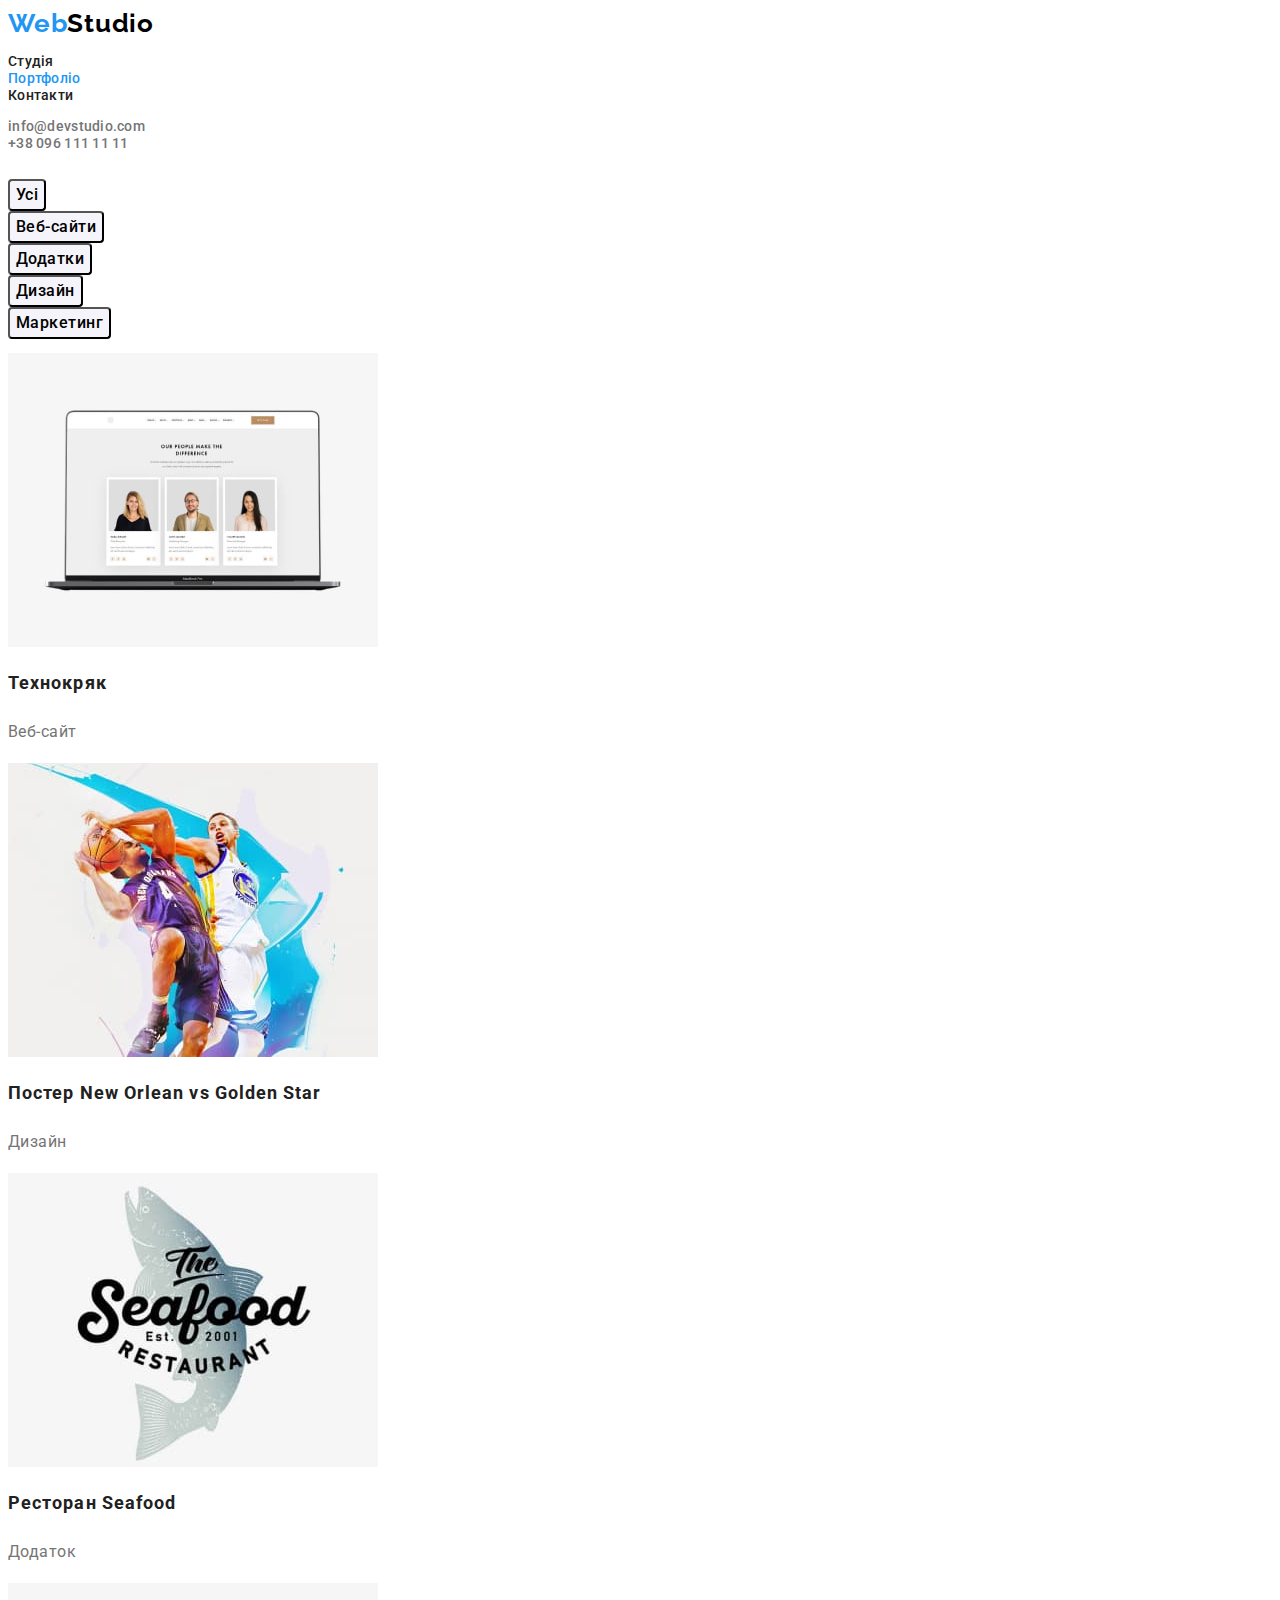
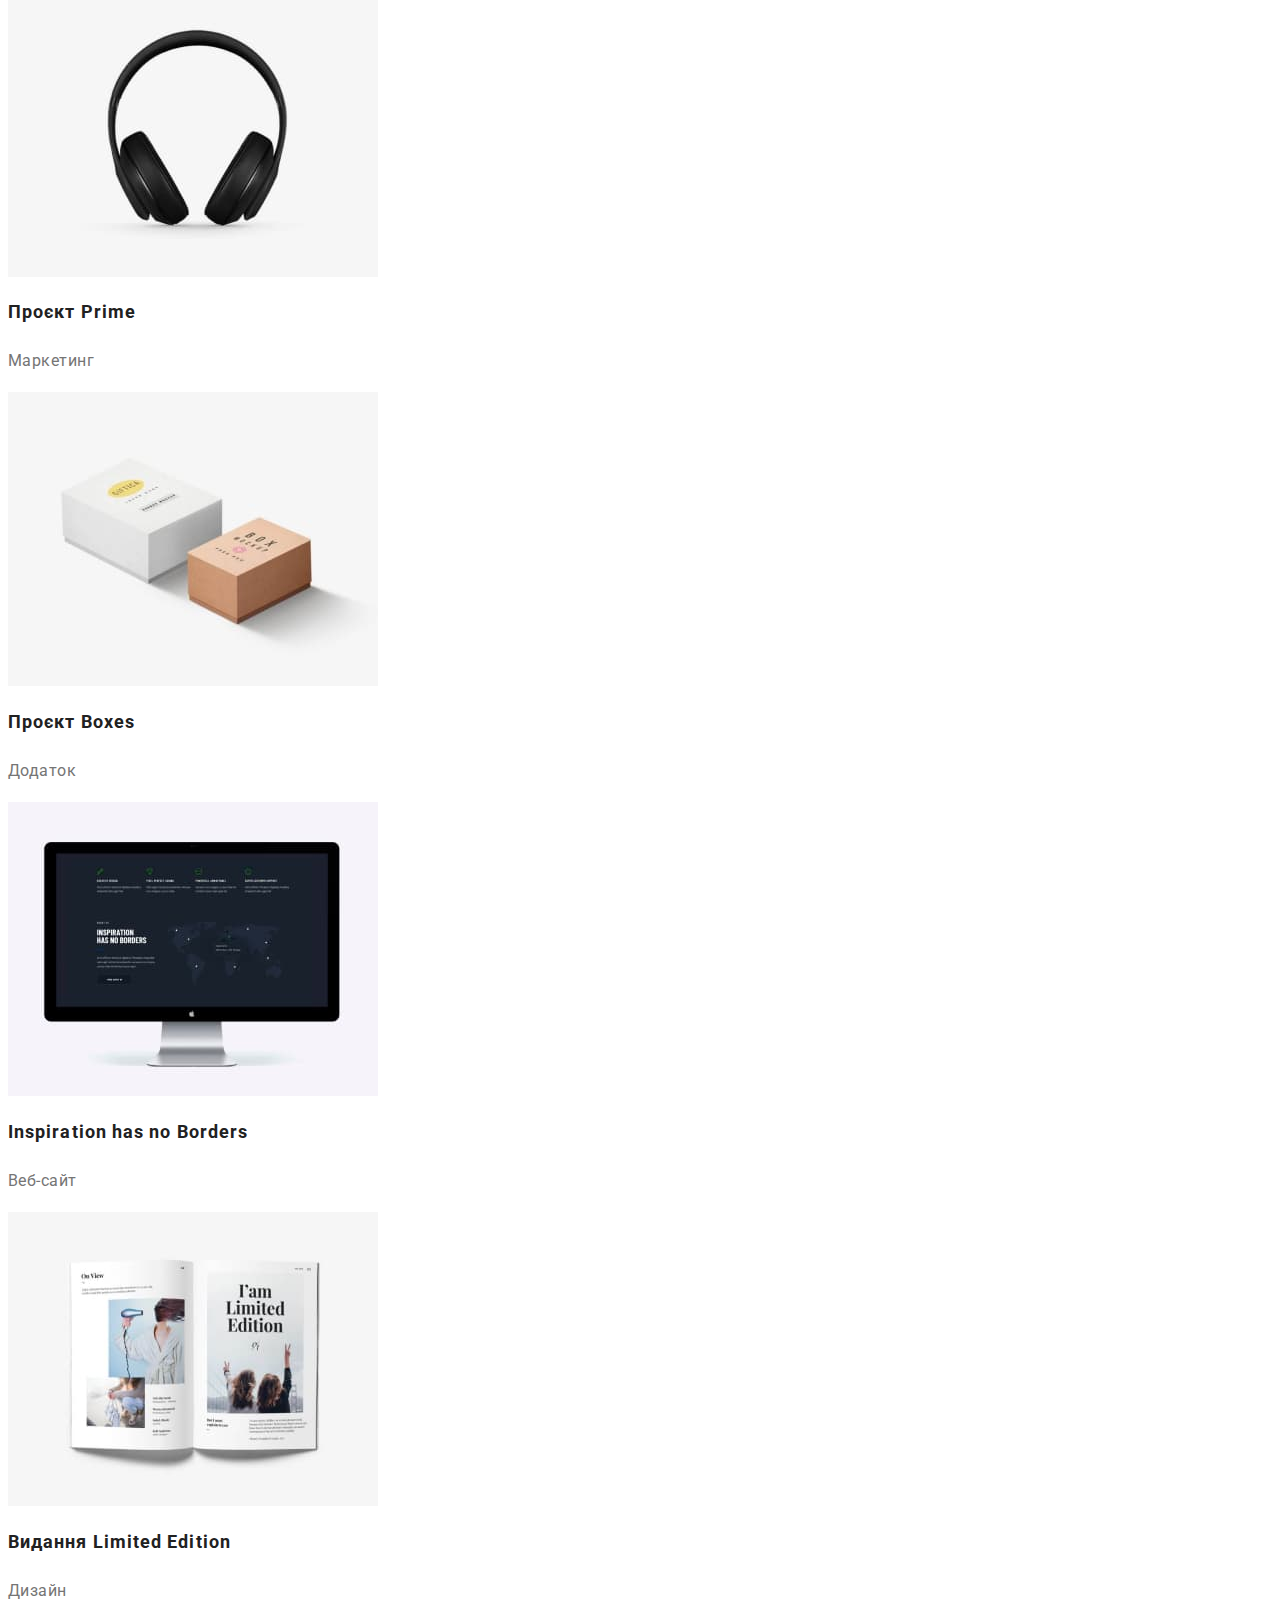
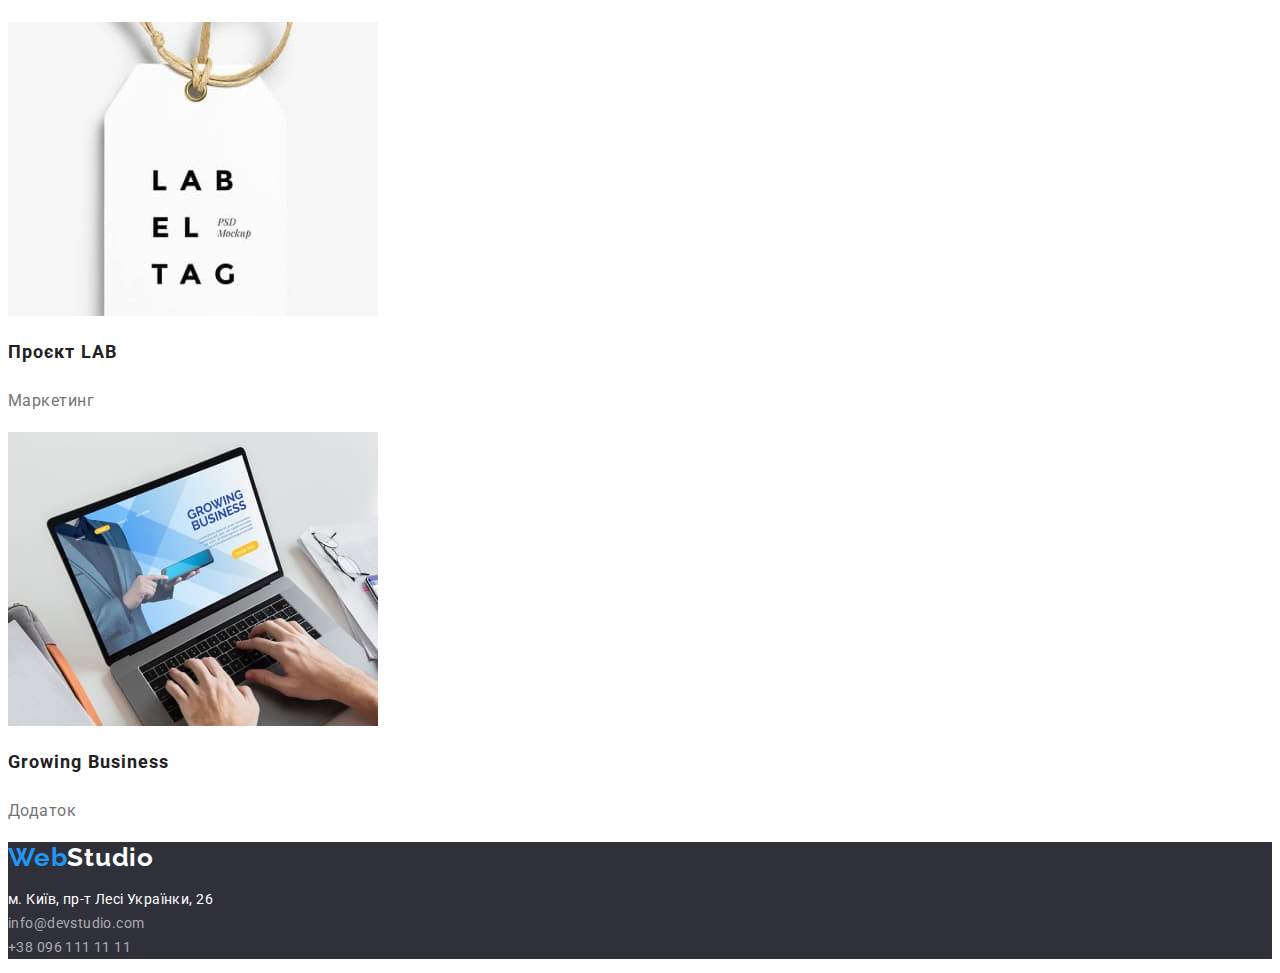
==== portfolio.html @ 4b1929dd "Initial commit" ====
<!DOCTYPE html>
<html lang="uk">
  <head>
    <meta charset="UTF-8" />
    <meta http-equiv="X-UA-Compatible" content="IE=edge" />
    <meta name="viewport" content="width=device-width, initial-scale=1.0" />
    <title>WebStudio</title>
    <link rel="preconnect" href="https://fonts.googleapis.com" />
    <link rel="preconnect" href="https://fonts.gstatic.com" crossorigin />
    <link
      href="https://fonts.googleapis.com/css2?family=Montserrat:wght@400;700&family=Raleway:wght@700&family=Roboto:wght@400;500;700;900&display=swap"
      rel="stylesheet"
    />
    <link rel="stylesheet" href="./css/styles.css" />
  </head>

  <body>
    <header>
      <nav>
        <a href="./index.html" class="logo-accent"
          >Web<span class="logo-black">Studio</span></a
        >
        <ul>
          <li><a href="./index.html" class="nav-link">Студія</a></li>
          <li>
            <a href="./portfolio.html" class="nav-link"
              ><span class="nav-link-active">Портфоліо</span></a
            >
          </li>
          <li><a href="" class="nav-link">Контакти</a></li>
        </ul>
      </nav>
      <ul>
        <li>
          <a href="mailto:info@devstudio.com" class="contact"
            >info@devstudio.com</a
          >
        </li>
        <li>
          <a href="tel:+380961111111" class="contact">+38 096 111 11 11</a>
        </li>
      </ul>
    </header>

    <main>
      <section>
        <h1 class="section-title visually-hidden">Portfolio</h1>

        <ul>
          <li><button type="button" class="filter-button">Усі</button></li>
          <li>
            <button type="button" class="filter-button">Веб-сайти</button>
          </li>
          <li>
            <button type="button" class="filter-button">Додатки</button>
          </li>
          <li><button type="button" class="filter-button">Дизайн</button></li>
          <li>
            <button type="button" class="filter-button">Маркетинг</button>
          </li>
        </ul>

        <ul>
          <li>
            <a href="" class="portfolio">
              <img
                src="./images/img7.jpg"
                alt="Зображення сторінки сайту із назвою та посиланнями та трьома світлинами працівників компанії."
                width="370"
                class="portfolio-image"
              />
              <h2 class="portfolio-title">Технокряк</h2>
              <p class="portfolio-desc">Веб-сайт</p>
            </a>
          </li>
          <li>
            <a href="" class="portfolio">
              <img
                src="./images/img8.jpg"
                alt="Один баскетболіст у білій формі намагається відібрати м`яч у баскетболіста у фіолетовій формі."
                width="370"
                class="portfolio-image"
              />
              <h2 class="portfolio-title">Постер New Orlean vs Golden Star</h2>
              <p class="portfolio-desc">Дизайн</p>
            </a>
          </li>
          <li>
            <a href="" class="portfolio">
              <img
                src="./images/img9.jpg"
                alt="Фонове зображення великої риби та надпис із назвою ресторану."
                width="370"
                class="portfolio-image"
              />
              <h2 class="portfolio-title">Ресторан Seafood</h2>
              <p class="portfolio-desc">Додаток</p>
            </a>
          </li>

          <li>
            <a href="" class="portfolio">
              <img
                src="./images/img10.jpg"
                alt="Чорні бездротові вакуумні навушники."
                width="370"
                class="portfolio-image"
              />
              <h2 class="portfolio-title">Проєкт Prime</h2>
              <p class="portfolio-desc">Маркетинг</p>
            </a>
          </li>
          <li>
            <a href="" class="portfolio">
              <img
                src="./images/img11.jpg"
                alt="Дві коробки для пакування із логотипами."
                width="370"
                class="portfolio-image"
              />
              <h2 class="portfolio-title">Проєкт Boxes</h2>
              <p class="portfolio-desc">Додаток</p>
            </a>
          </li>
          <li>
            <a href="" class="portfolio">
              <img
                src="./images/img12.jpg"
                alt="Монітор комп`ютера із зображенням сторінки сайту."
                width="370"
                class="portfolio-image"
              />
              <h2 class="portfolio-title">Inspiration has no Borders</h2>
              <p class="portfolio-desc">Веб-сайт</p>
            </a>
          </li>

          <li>
            <a href="" class="portfolio">
              <img
                src="./images/img13.jpg"
                alt="Розгорнутий каталог з трьома світлинами та підписами."
                width="370"
                cclass="portfolio-image"
              />
              <h2 class="portfolio-title">Видання Limited Edition</h2>
              <p class="portfolio-desc">Дизайн</p>
            </a>
          </li>

          <li>
            <a href="" class="portfolio">
              <img
                src="./images/img14.jpg"
                alt="Етикетка із назвою бренду."
                width="370"
                class="portfolio-image"
              />
              <h2 class="portfolio-title">Проєкт LAB</h2>
              <p class="portfolio-desc">Маркетинг</p>
            </a>
          </li>

          <li>
            <a href="" class="portfolio">
              <img
                src="./images/img15.jpg"
                alt="Людські руки друкують на клавіатурі ноутбука. На екрані ноутбука сайт."
                width="370"
                class="portfolio-image"
              />
              <h2 class="portfolio-title">Growing Business</h2>
              <p class="portfolio-desc">Додаток</p>
            </a>
          </li>
        </ul>
      </section>
    </main>

    <footer class="footer">
      <a href="./index.html" class="logo-accent"
        >Web<span class="logo-white">Studio</span></a
      >
      <address>
        <ul>
          <li>
            <a
              href="https://goo.gl/maps/CPtrU1FHBa2aNyZL9"
              target="_blank"
              rel="noopener noreferrer nofollow"
              class="maps"
              >м. Київ, пр-т Лесі Українки, 26</a
            >
          </li>
          <li>
            <a href="mailto:info@devstudio.com" class="adress-link"
              >info@devstudio.com</a
            >
          </li>
          <li>
            <a href="tel:+380961111111" class="adress-link"
              >+38 096 111 11 11</a
            >
          </li>
        </ul>
      </address>
    </footer>
  </body>
</html>
---- css/styles.css ----
:root {
  --primary-text-color: #212121;
  --title-text-color: #757575;
  --accent-color: #2196f3;
  --accent-logo-color: #000000;
  --primary-white-color: #ffffff;
  --background-color: #f5f5f5;
  --back-photos-color: #f5f4fa;
  --background-color-back: #2f303a;
  --border-box-color: #eeeeee;
  --button-hover-color: #188ce8;
}

body {
  color: var(--primary-text-color);
  font-size: 14px;
  font-family: "Roboto", sans-serif;
  background-color: var(--primary-white-color);
}

.logo-accent {
  font-family: "Raleway", sans-serif;
  font-weight: 700;
  font-size: 26px;
  line-height: 1.19;
  letter-spacing: 0.03em;
  color: var(--accent-color);
}

.logo-black {
  color: var(--accent-logo-color);
}

.nav-link {
  font-weight: 500;
  line-height: 1.14;
  letter-spacing: 0.02em;
  color: var(--primary-text-color);
}

.nav-link-active {
  color: var(--accent-color);
}

.nav-link:hover,
.nav-link:focus {
  color: var(--accent-color);
}

.contact {
  font-weight: 500;
  line-height: 1.14;
  letter-spacing: 0.02em;
  color: var(--title-text-color);
}
.contact:hover,
.contact:focus {
  color: var(--accent-color);
}

.main-background {
  background-color: var(--background-color-back);
}

.main-title {
  font-weight: 900;
  font-size: 44px;
  line-height: 1.36;
  text-align: center;
  letter-spacing: 0.06em;
  text-transform: uppercase;
  color: var(--primary-white-color);
}

.button {
  background-color: var(--accent-color);
  color: var(--primary-white-color);
  font-family: inherit;
  font-weight: 700;
  font-size: 16px;
  line-height: 1.9;
  align-items: center;
  text-align: center;
  letter-spacing: 0.06em;
  border-radius: 4px;
  box-shadow: 0px 4px 4px rgba(0, 0, 0, 0.15);
  width: 216px;
  height: 50px;
  left: 692px;
  top: 430px;
}

.button:hover,
.button:focus {
  background-color: var(--button-hover-color);
  cursor: pointer;
}

.visually-hidden {
  white-space: nowrap;
  width: 1px;
  height: 1px;
  overflow: hidden;
  border: 0;
  padding: 0;
  clip: rect(0 0 0 0);
  clip-path: inset(50%);
  margin: -1px;
}

.subject {
  width: 270px;
  height: 16px;
  left: 215px;
  top: 774px;
  font-weight: 700;
  line-height: 16px;
  letter-spacing: 0.03em;
  text-transform: uppercase;
}

.subject-text {
  width: 270px;
  height: 72px;
  left: 215px;
  top: 800px;
  font-weight: 400;
  line-height: 24px;
  letter-spacing: 0.03em;
  color: var(--title-text-color);
}

.caption {
  font-weight: 700;
  font-size: 36px;
  line-height: 42px;
  text-align: center;
  letter-spacing: 0.03em;
}

.user-title {
  background-color: var(--back-photos-color);
}

.name-user {
  font-weight: 500;
  font-size: 16px;
  line-height: 19px;
  letter-spacing: 0.03em;
}

.post-user {
  font-size: 16px;
  line-height: 19px;
  letter-spacing: 0.03em;
  color: var(--title-text-color);
}

.footer {
  background-color: var(--background-color-back);
}

.logo-white {
  color: var(--primary-white-color);
}

.maps {
  line-height: 24px;
  letter-spacing: 0.03em;
  color: var(--primary-white-color);
  font-style: normal;
}

.maps:hover,
.maps:focus {
  color: var(--accent-color);
}
.adress-link {
  line-height: 24px;
  letter-spacing: 0.03em;
  font-style: normal;
  color: rgba(255, 255, 255, 0.6);
}
.adress-link:hover,
.adress-link:focus {
  color: var(--accent-color);
}

.filter-button {
  font-weight: 500;
  font-size: 16px;
  line-height: 26px;
  text-align: center;
  letter-spacing: 0.03em;
  font-family: inherit;
  background: var(--back-photos-color);
  border-radius: 4px;
  cursor: pointer;
}

.filter-button:hover,
.filter-button:focus {
  background-color: var(--button-hover-color);
  color: var(--primary-white-color);
}

.portfolio-title {
  font-weight: 700;
  font-size: 18px;
  line-height: 36px;
  letter-spacing: 0.06em;
  color: var(--primary-text-color);
}

.portfolio-desc {
  font-weight: 400;
  font-size: 16px;
  line-height: 30px;

  letter-spacing: 0.03em;

  color: var(--title-text-color);
}

.border-box-two {
  color: var(--border-box-color);
}

.border-box-three {
  color: var(--border-box-color);
}

.border-box-for {
  color: var(--border-box-color);
}

.border-box-five {
  color: var(--border-box-color);
}

.border-box-six {
  color: var(--border-box-color);
}

.border-box-seven {
  color: var(--border-box-color);
}

.border-box-eight {
  color: var(--border-box-color);
}

.border-box-nine {
  color: var(--border-box-color);
}

li {
  list-style-type: none;
}

ul {
  margin-left: 0;
  padding-left: 0;
}

a {
  text-decoration: none;
}

.box-photo {
  width: 270px;
  height: 368px;
  left: 215px;
  top: 1632px;
  background: var(--primary-white-color);
  box-shadow: 0px 1px 3px rgba(0, 0, 0, 0.12), 0px 1px 1px rgba(0, 0, 0, 0.14),
    0px 2px 1px rgba(0, 0, 0, 0.2);
  border-radius: 0px 0px 4px 4px;
}

.portfolio {
}
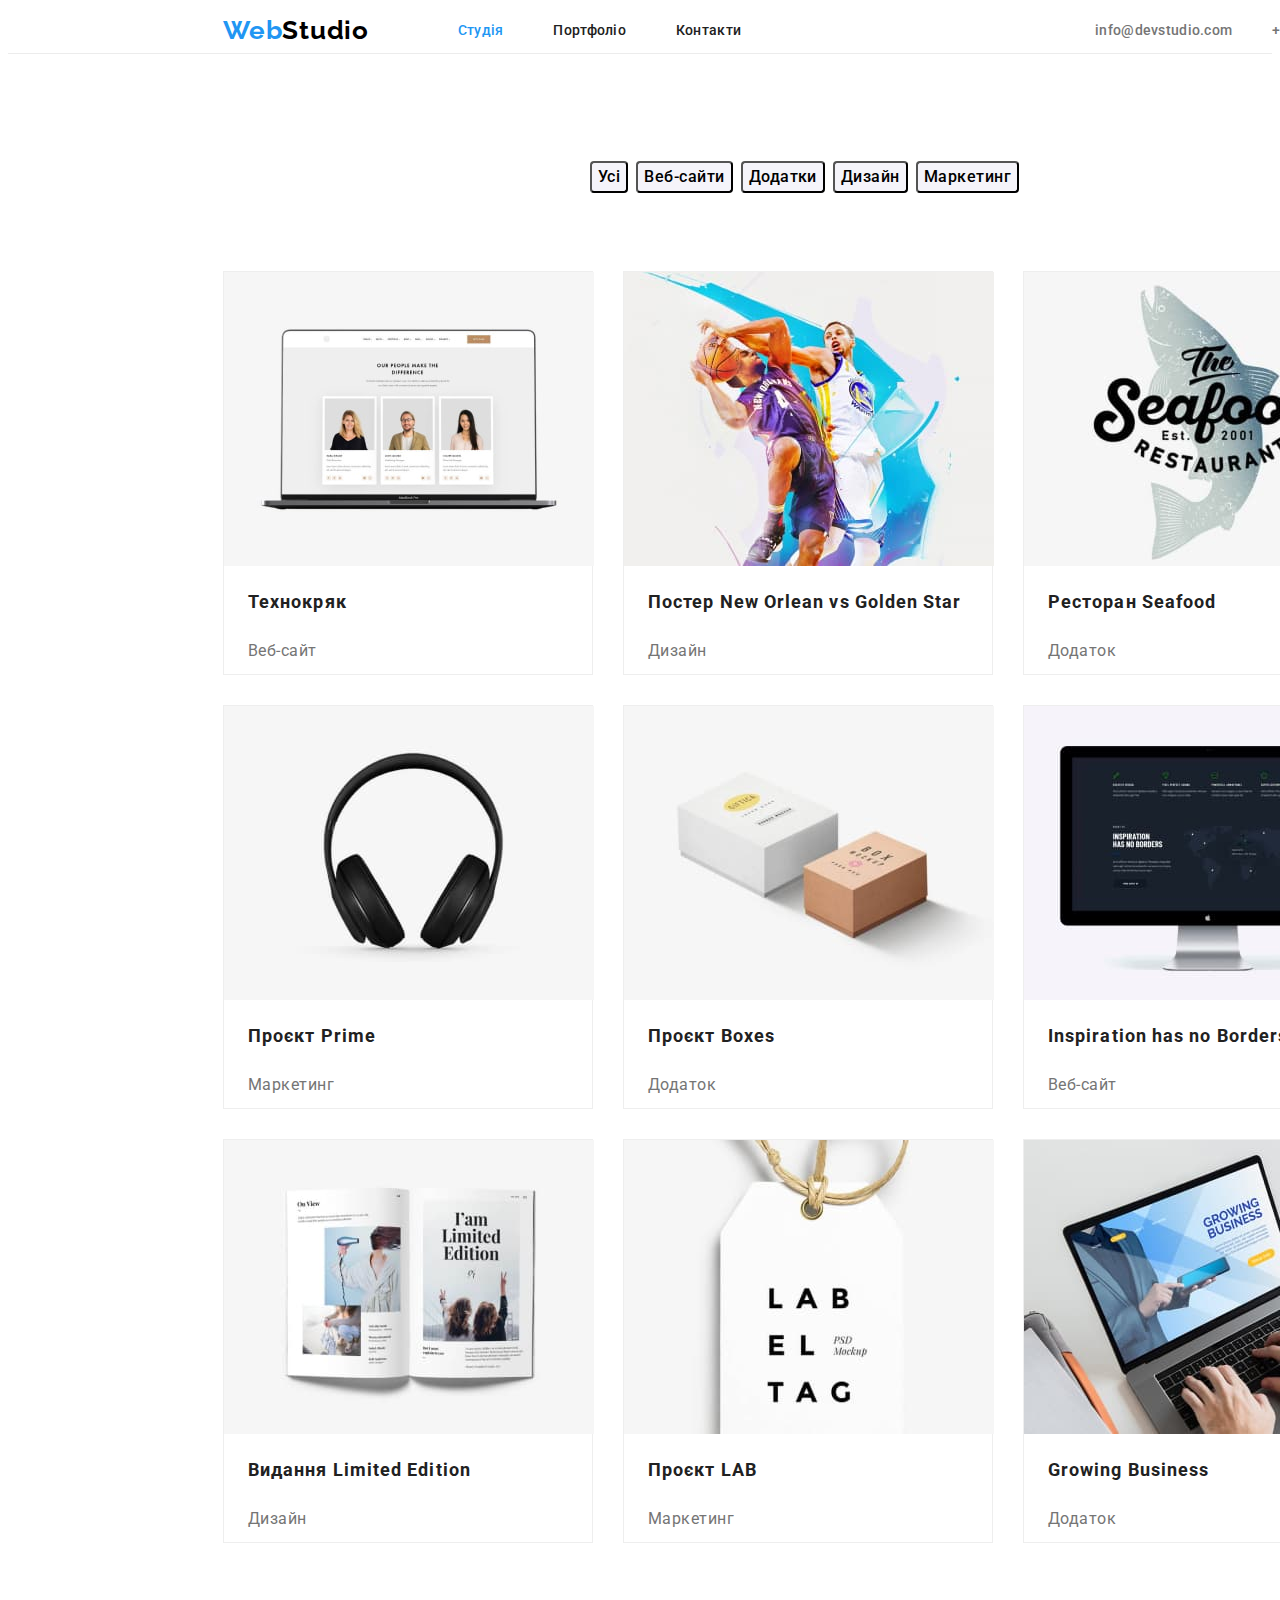
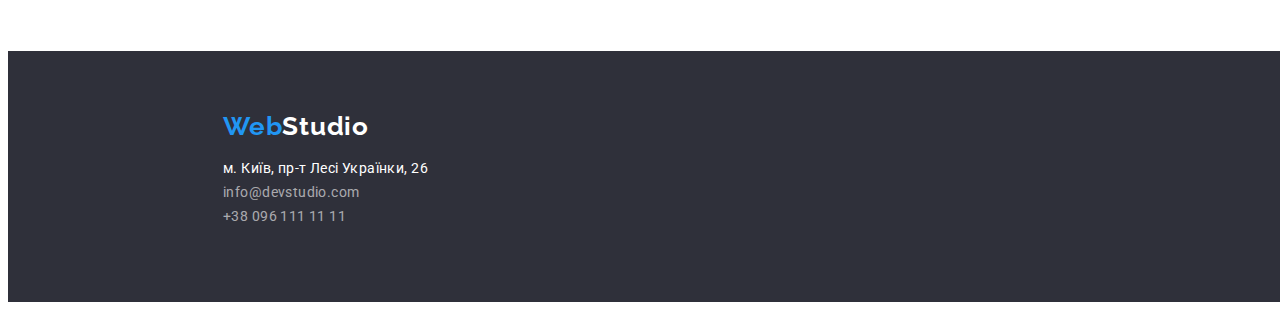
==== commit 88f16c15: "додаю третє домашнє завдання" ====
--- a/portfolio.html
+++ b/portfolio.html
@@ -11,199 +11,241 @@
       href="https://fonts.googleapis.com/css2?family=Montserrat:wght@400;700&family=Raleway:wght@700&family=Roboto:wght@400;500;700;900&display=swap"
       rel="stylesheet"
     />
+    <link
+      rel="stylesheet"
+      href="https://cdnjs.cloudflare.com/ajax/libs/modern-normalize/1.1.0/modern-normalize.min.css"
+      integrity="sha512-wpPYUAdjBVSE4KJnH1VR1HeZfpl1ub8YT/NKx4PuQ5NmX2tKuGu6U/JRp5y+Y8XG2tV+wKQpNHVUX03MfMFn9Q=="
+      crossorigin="anonymous"
+      referrerpolicy="no-referrer"
+    />
     <link rel="stylesheet" href="./css/styles.css" />
   </head>
 
   <body>
-    <header>
-      <nav>
-        <a href="./index.html" class="logo-accent"
-          >Web<span class="logo-black">Studio</span></a
+    <header class="header">
+      <div class="container">
+        <div class="header-container">
+          <nav class="header-nav">
+            <a href="./index.html" class="logo"
+              >Web<span class="logo-black">Studio</span></a
+            >
+            <ul class="header-menu">
+              <li>
+                <a href="./index.html" class="nav-link"
+                  ><span class="nav-link-active">Студія</span></a
+                >
+              </li>
+              <li>
+                <a href="./portfolio.html" class="nav-link">Портфоліо</a>
+              </li>
+              <li><a href="" class="nav-link">Контакти</a></li>
+            </ul>
+          </nav>
+          <ul class="header-contact">
+            <li>
+              <a href="mailto:info@devstudio.com" class="contact"
+                >info@devstudio.com</a
+              >
+            </li>
+            <li>
+              <a href="tel:+380961111111" class="contact">+38 096 111 11 11</a>
+            </li>
+          </ul>
+        </div>
+      </div>
+    </header>
+
+    <main>
+      <div class="container">
+        <section>
+          <h1 class="section-title visually-hidden">Portfolio</h1>
+          <ul class="button-portfolio">
+            <div class="button-portfolio-container">
+              <li><button type="button" class="filter-button">Усі</button></li>
+              <li>
+                <button type="button" class="filter-button">Веб-сайти</button>
+              </li>
+              <li>
+                <button type="button" class="filter-button">Додатки</button>
+              </li>
+              <li>
+                <button type="button" class="filter-button">Дизайн</button>
+              </li>
+              <li>
+                <button type="button" class="filter-button">Маркетинг</button>
+              </li>
+            </div>
+          </ul>
+
+          <div class="portfolio-container">
+            <ul class="card-set">
+              <li class="portfolio-item">
+                <div class="portfolio-box">
+                  <a href="" class="portfolio">
+                    <img
+                      src="./images/img7.jpg"
+                      alt="Зображення сторінки сайту із назвою та посиланнями та трьома світлинами працівників компанії."
+                      width="370"
+                      class="portfolio-image"
+                    />
+                    <h2 class="portfolio-title">Технокряк</h2>
+                    <p class="portfolio-desc">Веб-сайт</p>
+                  </a>
+                </div>
+              </li>
+              <li class="portfolio-item">
+                <div class="portfolio-box">
+                  <a href="" class="portfolio">
+                    <img
+                      src="./images/img8.jpg"
+                      alt="Один баскетболіст у білій формі намагається відібрати м`яч у баскетболіста у фіолетовій формі."
+                      width="370"
+                      class="portfolio-image"
+                    />
+                    <h2 class="portfolio-title">
+                      Постер New Orlean vs Golden Star
+                    </h2>
+                    <p class="portfolio-desc">Дизайн</p>
+                  </a>
+                </div>
+              </li>
+              <li class="portfolio-item">
+                <div class="portfolio-box">
+                  <a href="" class="portfolio">
+                    <img
+                      src="./images/img9.jpg"
+                      alt="Фонове зображення великої риби та надпис із назвою ресторану."
+                      width="370"
+                      class="portfolio-image"
+                    />
+                    <h2 class="portfolio-title">Ресторан Seafood</h2>
+                    <p class="portfolio-desc">Додаток</p>
+                  </a>
+                </div>
+              </li>
+
+              <li class="portfolio-item">
+                <div class="portfolio-box">
+                  <a href="" class="portfolio">
+                    <img
+                      src="./images/img10.jpg"
+                      alt="Чорні бездротові вакуумні навушники."
+                      width="370"
+                      class="portfolio-image"
+                    />
+                    <h2 class="portfolio-title">Проєкт Prime</h2>
+                    <p class="portfolio-desc">Маркетинг</p>
+                  </a>
+                </div>
+              </li>
+              <li class="portfolio-item">
+                <div class="portfolio-box">
+                  <a href="" class="portfolio">
+                    <img
+                      src="./images/img11.jpg"
+                      alt="Дві коробки для пакування із логотипами."
+                      width="370"
+                      class="portfolio-image"
+                    />
+                    <h2 class="portfolio-title">Проєкт Boxes</h2>
+                    <p class="portfolio-desc">Додаток</p>
+                  </a>
+                </div>
+              </li>
+              <li class="portfolio-item">
+                <div class="portfolio-box">
+                  <a href="" class="portfolio">
+                    <img
+                      src="./images/img12.jpg"
+                      alt="Монітор комп`ютера із зображенням сторінки сайту."
+                      width="370"
+                      class="portfolio-image"
+                    />
+                    <h2 class="portfolio-title">Inspiration has no Borders</h2>
+                    <p class="portfolio-desc">Веб-сайт</p>
+                  </a>
+                </div>
+              </li>
+
+              <li class="portfolio-item">
+                <div class="portfolio-box">
+                  <a href="" class="portfolio">
+                    <img
+                      src="./images/img13.jpg"
+                      alt="Розгорнутий каталог з трьома світлинами та підписами."
+                      width="370"
+                      cclass="portfolio-image"
+                    />
+                    <h2 class="portfolio-title">Видання Limited Edition</h2>
+                    <p class="portfolio-desc">Дизайн</p>
+                  </a>
+                </div>
+              </li>
+
+              <li class="portfolio-item">
+                <div class="portfolio-box">
+                  <a href="" class="portfolio">
+                    <img
+                      src="./images/img14.jpg"
+                      alt="Етикетка із назвою бренду."
+                      width="370"
+                      class="portfolio-image"
+                    />
+                    <h2 class="portfolio-title">Проєкт LAB</h2>
+                    <p class="portfolio-desc">Маркетинг</p>
+                  </a>
+                </div>
+              </li>
+
+              <li class="portfolio-item">
+                <div class="portfolio-box">
+                  <a href="" class="portfolio">
+                    <img
+                      src="./images/img15.jpg"
+                      alt="Людські руки друкують на клавіатурі ноутбука. На екрані ноутбука сайт."
+                      width="370"
+                      class="portfolio-image"
+                    />
+                    <h2 class="portfolio-title">Growing Business</h2>
+                    <p class="portfolio-desc">Додаток</p>
+                  </a>
+                </div>
+              </li>
+            </ul>
+          </div>
+        </section>
+      </div>
+    </main>
+
+    <footer class="footer">
+      <div class="container">
+        <a href="./index.html" class="logo-footer"
+          >Web<span class="logo-white">Studio</span></a
         >
-        <ul>
-          <li><a href="./index.html" class="nav-link">Студія</a></li>
-          <li>
-            <a href="./portfolio.html" class="nav-link"
-              ><span class="nav-link-active">Портфоліо</span></a
-            >
-          </li>
-          <li><a href="" class="nav-link">Контакти</a></li>
-        </ul>
-      </nav>
-      <ul>
-        <li>
-          <a href="mailto:info@devstudio.com" class="contact"
-            >info@devstudio.com</a
-          >
-        </li>
-        <li>
-          <a href="tel:+380961111111" class="contact">+38 096 111 11 11</a>
-        </li>
-      </ul>
-    </header>
-
-    <main>
-      <section>
-        <h1 class="section-title visually-hidden">Portfolio</h1>
-
-        <ul>
-          <li><button type="button" class="filter-button">Усі</button></li>
-          <li>
-            <button type="button" class="filter-button">Веб-сайти</button>
-          </li>
-          <li>
-            <button type="button" class="filter-button">Додатки</button>
-          </li>
-          <li><button type="button" class="filter-button">Дизайн</button></li>
-          <li>
-            <button type="button" class="filter-button">Маркетинг</button>
-          </li>
-        </ul>
-
-        <ul>
-          <li>
-            <a href="" class="portfolio">
-              <img
-                src="./images/img7.jpg"
-                alt="Зображення сторінки сайту із назвою та посиланнями та трьома світлинами працівників компанії."
-                width="370"
-                class="portfolio-image"
-              />
-              <h2 class="portfolio-title">Технокряк</h2>
-              <p class="portfolio-desc">Веб-сайт</p>
-            </a>
-          </li>
-          <li>
-            <a href="" class="portfolio">
-              <img
-                src="./images/img8.jpg"
-                alt="Один баскетболіст у білій формі намагається відібрати м`яч у баскетболіста у фіолетовій формі."
-                width="370"
-                class="portfolio-image"
-              />
-              <h2 class="portfolio-title">Постер New Orlean vs Golden Star</h2>
-              <p class="portfolio-desc">Дизайн</p>
-            </a>
-          </li>
-          <li>
-            <a href="" class="portfolio">
-              <img
-                src="./images/img9.jpg"
-                alt="Фонове зображення великої риби та надпис із назвою ресторану."
-                width="370"
-                class="portfolio-image"
-              />
-              <h2 class="portfolio-title">Ресторан Seafood</h2>
-              <p class="portfolio-desc">Додаток</p>
-            </a>
-          </li>
-
-          <li>
-            <a href="" class="portfolio">
-              <img
-                src="./images/img10.jpg"
-                alt="Чорні бездротові вакуумні навушники."
-                width="370"
-                class="portfolio-image"
-              />
-              <h2 class="portfolio-title">Проєкт Prime</h2>
-              <p class="portfolio-desc">Маркетинг</p>
-            </a>
-          </li>
-          <li>
-            <a href="" class="portfolio">
-              <img
-                src="./images/img11.jpg"
-                alt="Дві коробки для пакування із логотипами."
-                width="370"
-                class="portfolio-image"
-              />
-              <h2 class="portfolio-title">Проєкт Boxes</h2>
-              <p class="portfolio-desc">Додаток</p>
-            </a>
-          </li>
-          <li>
-            <a href="" class="portfolio">
-              <img
-                src="./images/img12.jpg"
-                alt="Монітор комп`ютера із зображенням сторінки сайту."
-                width="370"
-                class="portfolio-image"
-              />
-              <h2 class="portfolio-title">Inspiration has no Borders</h2>
-              <p class="portfolio-desc">Веб-сайт</p>
-            </a>
-          </li>
-
-          <li>
-            <a href="" class="portfolio">
-              <img
-                src="./images/img13.jpg"
-                alt="Розгорнутий каталог з трьома світлинами та підписами."
-                width="370"
-                cclass="portfolio-image"
-              />
-              <h2 class="portfolio-title">Видання Limited Edition</h2>
-              <p class="portfolio-desc">Дизайн</p>
-            </a>
-          </li>
-
-          <li>
-            <a href="" class="portfolio">
-              <img
-                src="./images/img14.jpg"
-                alt="Етикетка із назвою бренду."
-                width="370"
-                class="portfolio-image"
-              />
-              <h2 class="portfolio-title">Проєкт LAB</h2>
-              <p class="portfolio-desc">Маркетинг</p>
-            </a>
-          </li>
-
-          <li>
-            <a href="" class="portfolio">
-              <img
-                src="./images/img15.jpg"
-                alt="Людські руки друкують на клавіатурі ноутбука. На екрані ноутбука сайт."
-                width="370"
-                class="portfolio-image"
-              />
-              <h2 class="portfolio-title">Growing Business</h2>
-              <p class="portfolio-desc">Додаток</p>
-            </a>
-          </li>
-        </ul>
-      </section>
-    </main>
-
-    <footer class="footer">
-      <a href="./index.html" class="logo-accent"
-        >Web<span class="logo-white">Studio</span></a
-      >
-      <address>
-        <ul>
-          <li>
-            <a
-              href="https://goo.gl/maps/CPtrU1FHBa2aNyZL9"
-              target="_blank"
-              rel="noopener noreferrer nofollow"
-              class="maps"
-              >м. Київ, пр-т Лесі Українки, 26</a
-            >
-          </li>
-          <li>
-            <a href="mailto:info@devstudio.com" class="adress-link"
-              >info@devstudio.com</a
-            >
-          </li>
-          <li>
-            <a href="tel:+380961111111" class="adress-link"
-              >+38 096 111 11 11</a
-            >
-          </li>
-        </ul>
-      </address>
+        <address>
+          <ul>
+            <li>
+              <a
+                href="https://goo.gl/maps/CPtrU1FHBa2aNyZL9"
+                target="_blank"
+                rel="noopener noreferrer nofollow"
+                class="maps"
+                >м. Київ, пр-т Лесі Українки, 26</a
+              >
+            </li>
+            <li>
+              <a href="mailto:info@devstudio.com" class="adress-link"
+                >info@devstudio.com</a
+              >
+            </li>
+            <li>
+              <a href="tel:+380961111111" class="telephon-link"
+                >+38 096 111 11 11</a
+              >
+            </li>
+          </ul>
+        </address>
+      </div>
     </footer>
   </body>
 </html>
--- a/css/styles.css
+++ b/css/styles.css
@@ -9,8 +9,11 @@
   --background-color-back: #2f303a;
   --border-box-color: #eeeeee;
   --button-hover-color: #188ce8;
-}
-
+  --border-color-header: #ececec;
+}
+* {
+  box-sizing: border-box;
+}
 body {
   color: var(--primary-text-color);
   font-size: 14px;
@@ -18,7 +21,44 @@
   background-color: var(--primary-white-color);
 }
 
-.logo-accent {
+.container {
+  width: 1600px;
+}
+
+.header {
+  align-items: center;
+  justify-content: space-between;
+  border-bottom: 1px solid var(--border-color-header);
+}
+
+.header-container {
+  display: flex;
+  justify-content: space-between;
+  align-items: center;
+  gap: 354px;
+  padding-left: 215px;
+  padding-right: 215px;
+}
+
+.header-nav {
+  display: flex;
+  justify-content: space-between;
+  flex-grow: 1;
+  align-items: center;
+}
+
+.header-menu {
+  display: flex;
+  gap: 50px;
+}
+
+.header-contact {
+  display: flex;
+  align-items: center;
+  gap: 40px;
+}
+
+.logo {
   font-family: "Raleway", sans-serif;
   font-weight: 700;
   font-size: 26px;
@@ -58,8 +98,12 @@
   color: var(--accent-color);
 }
 
-.main-background {
+.main-section {
+  width: 1600px;
+  height: 600px;
+  margin: 0 auto;
   background-color: var(--background-color-back);
+  padding: 200px 452px;
 }
 
 .main-title {
@@ -70,6 +114,7 @@
   letter-spacing: 0.06em;
   text-transform: uppercase;
   color: var(--primary-white-color);
+  margin-bottom: 30px;
 }
 
 .button {
@@ -88,6 +133,7 @@
   height: 50px;
   left: 692px;
   top: 430px;
+  margin-left: 248px;
 }
 
 .button:hover,
@@ -108,6 +154,35 @@
   margin: -1px;
 }
 
+.caption {
+  font-weight: 700;
+  font-size: 36px;
+  line-height: 42px;
+  text-align: center;
+  letter-spacing: 0.03em;
+  margin-bottom: 50px;
+}
+
+.section-container {
+  display: flex;
+}
+
+.caption-background-color {
+  background-color: var(--back-photos-color);
+}
+
+.caption:last-child {
+  margin-right: 0;
+}
+
+.section {
+  padding: 94px 215px;
+}
+
+.subject-container {
+  display: flex;
+}
+
 .subject {
   width: 270px;
   height: 16px;
@@ -117,6 +192,12 @@
   line-height: 16px;
   letter-spacing: 0.03em;
   text-transform: uppercase;
+  margin-right: 30px;
+  margin-bottom: 10px;
+}
+
+.subject:last-child {
+  margin-right: 0;
 }
 
 .subject-text {
@@ -128,143 +209,29 @@
   line-height: 24px;
   letter-spacing: 0.03em;
   color: var(--title-text-color);
-}
-
-.caption {
-  font-weight: 700;
-  font-size: 36px;
-  line-height: 42px;
-  text-align: center;
-  letter-spacing: 0.03em;
-}
-
-.user-title {
-  background-color: var(--back-photos-color);
-}
-
-.name-user {
-  font-weight: 500;
-  font-size: 16px;
-  line-height: 19px;
-  letter-spacing: 0.03em;
-}
-
-.post-user {
-  font-size: 16px;
-  line-height: 19px;
-  letter-spacing: 0.03em;
-  color: var(--title-text-color);
-}
-
-.footer {
-  background-color: var(--background-color-back);
-}
-
-.logo-white {
-  color: var(--primary-white-color);
-}
-
-.maps {
-  line-height: 24px;
-  letter-spacing: 0.03em;
-  color: var(--primary-white-color);
-  font-style: normal;
-}
-
-.maps:hover,
-.maps:focus {
-  color: var(--accent-color);
-}
-.adress-link {
-  line-height: 24px;
-  letter-spacing: 0.03em;
-  font-style: normal;
-  color: rgba(255, 255, 255, 0.6);
-}
-.adress-link:hover,
-.adress-link:focus {
-  color: var(--accent-color);
-}
-
-.filter-button {
-  font-weight: 500;
-  font-size: 16px;
-  line-height: 26px;
-  text-align: center;
-  letter-spacing: 0.03em;
-  font-family: inherit;
-  background: var(--back-photos-color);
-  border-radius: 4px;
-  cursor: pointer;
-}
-
-.filter-button:hover,
-.filter-button:focus {
-  background-color: var(--button-hover-color);
-  color: var(--primary-white-color);
-}
-
-.portfolio-title {
-  font-weight: 700;
-  font-size: 18px;
-  line-height: 36px;
-  letter-spacing: 0.06em;
-  color: var(--primary-text-color);
-}
-
-.portfolio-desc {
-  font-weight: 400;
-  font-size: 16px;
-  line-height: 30px;
-
-  letter-spacing: 0.03em;
-
-  color: var(--title-text-color);
-}
-
-.border-box-two {
-  color: var(--border-box-color);
-}
-
-.border-box-three {
-  color: var(--border-box-color);
-}
-
-.border-box-for {
-  color: var(--border-box-color);
-}
-
-.border-box-five {
-  color: var(--border-box-color);
-}
-
-.border-box-six {
-  color: var(--border-box-color);
-}
-
-.border-box-seven {
-  color: var(--border-box-color);
-}
-
-.border-box-eight {
-  color: var(--border-box-color);
-}
-
-.border-box-nine {
-  color: var(--border-box-color);
-}
-
-li {
-  list-style-type: none;
-}
-
-ul {
-  margin-left: 0;
-  padding-left: 0;
-}
-
-a {
-  text-decoration: none;
+  margin-bottom: 0;
+}
+.container-caption-title {
+  display: flex;
+}
+
+.caption-img {
+  margin-right: 30px;
+}
+
+.portfolio-container {
+  padding: 25px 215px 94px 215px;
+}
+
+.card-set {
+  display: flex;
+  flex-wrap: wrap;
+  gap: 30px;
+  list-style: none;
+}
+
+.portfolio-item {
+  flex-basis: calc((100% - 60px) / 3);
 }
 
 .box-photo {
@@ -276,7 +243,161 @@
   box-shadow: 0px 1px 3px rgba(0, 0, 0, 0.12), 0px 1px 1px rgba(0, 0, 0, 0.14),
     0px 2px 1px rgba(0, 0, 0, 0.2);
   border-radius: 0px 0px 4px 4px;
-}
-
-.portfolio {
-}
+  margin-right: 30px;
+}
+
+.user-box-img {
+  margin-bottom: 30px;
+  background-color: var(--back-photos-color);
+}
+
+.name-user {
+  font-weight: 500;
+  font-size: 16px;
+  line-height: 19px;
+  letter-spacing: 0.03em;
+  margin-bottom: 10px;
+  text-align: center;
+}
+
+.post-user {
+  font-size: 16px;
+  line-height: 19px;
+  letter-spacing: 0.03em;
+  color: var(--title-text-color);
+  margin-bottom: 0;
+  text-align: center;
+}
+
+.button-portfolio {
+  padding: 94px 515px 25px 516px;
+}
+.button-portfolio-container {
+  display: flex;
+  justify-content: center;
+}
+.portfolio-box {
+  height: 404px;
+  width: 370px;
+  color: var(--primary-white-color);
+  border: 1px solid var(--border-box-color);
+  padding-bottom: 20px;
+}
+/* виправити? */
+
+.portfolio-image {
+}
+
+.portfolio-title {
+  font-weight: 700;
+  font-size: 18px;
+  line-height: 36px;
+  letter-spacing: 0.06em;
+  color: var(--primary-text-color);
+  margin-left: 24px;
+}
+
+.portfolio-desc {
+  font-weight: 400;
+  font-size: 16px;
+  line-height: 30px;
+
+  letter-spacing: 0.03em;
+
+  color: var(--title-text-color);
+  margin-left: 24px;
+}
+
+.footer {
+  background-color: var(--background-color-back);
+  padding: 60px 1178px 60px 215px;
+  height: 251px;
+  width: 1600px;
+}
+
+.logo-footer {
+  font-family: "Raleway", sans-serif;
+  font-weight: 700;
+  font-size: 26px;
+  line-height: 1.19;
+  letter-spacing: 0.03em;
+  color: var(--accent-color);
+  margin-bottom: 28px;
+}
+
+.logo-white {
+  color: var(--primary-white-color);
+}
+
+.maps {
+  line-height: 24px;
+  letter-spacing: 0.03em;
+  color: var(--primary-white-color);
+  font-style: normal;
+  margin-bottom: 12px;
+}
+
+.maps:hover,
+.maps:focus {
+  color: var(--accent-color);
+}
+.adress-link {
+  line-height: 24px;
+  letter-spacing: 0.03em;
+  font-style: normal;
+  color: rgba(255, 255, 255, 0.6);
+  margin-bottom: 12px;
+}
+
+.adress-link:hover,
+.adress-link:focus {
+  color: var(--accent-color);
+}
+
+.telephon-link {
+  line-height: 24px;
+  letter-spacing: 0.03em;
+  font-style: normal;
+  color: rgba(255, 255, 255, 0.6);
+  margin-bottom: 0;
+}
+
+.telephon-link:hover,
+.telephon-link:focus {
+  color: var(--accent-color);
+}
+.filter-button {
+  font-weight: 500;
+  font-size: 16px;
+  line-height: 26px;
+  text-align: center;
+  letter-spacing: 0.03em;
+  font-family: inherit;
+  background: var(--back-photos-color);
+  border-radius: 4px;
+  cursor: pointer;
+  margin-right: 8px;
+}
+
+.filter-button:hover,
+.filter-button:focus {
+  background-color: var(--button-hover-color);
+  color: var(--primary-white-color);
+}
+
+.button-portfolio-section {
+  padding: 50px 215px 94px 215px;
+}
+
+li {
+  list-style-type: none;
+}
+
+ul {
+  margin-left: 0;
+  padding-left: 0;
+}
+
+a {
+  text-decoration: none;
+}
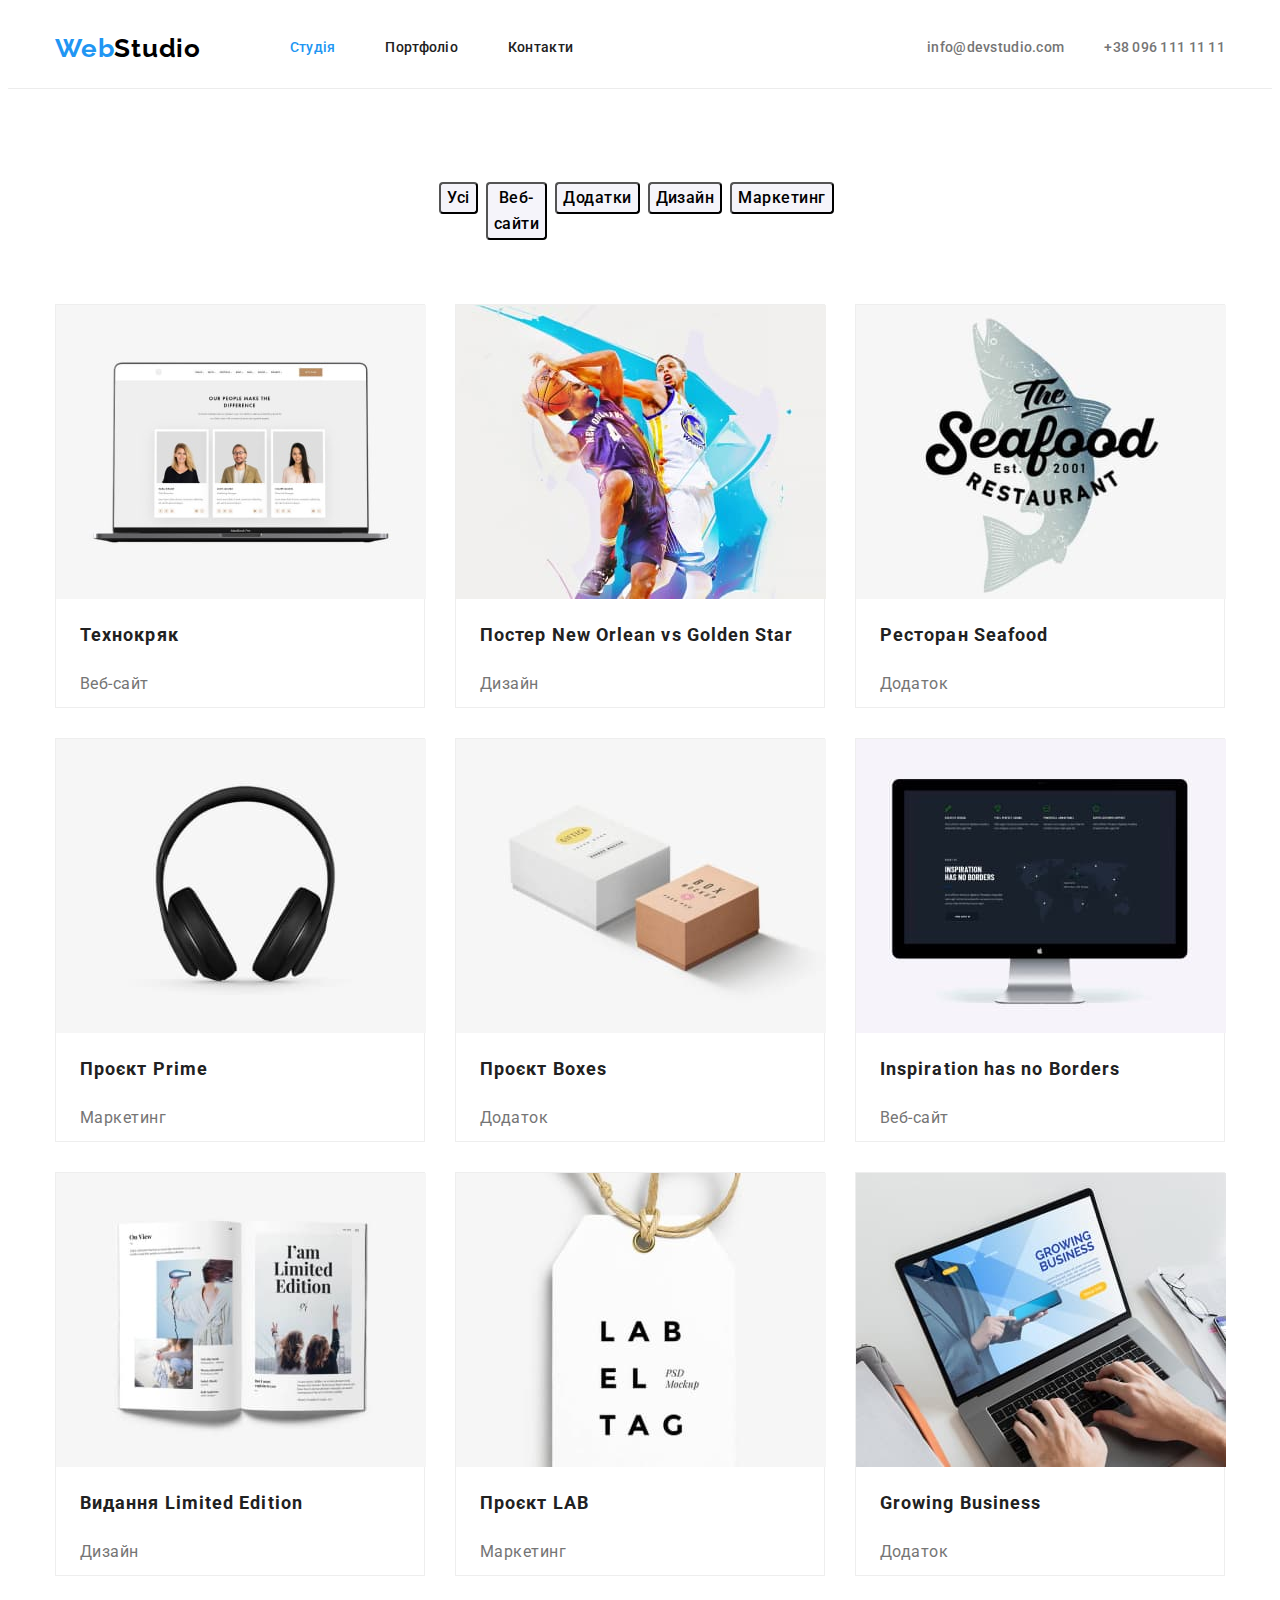
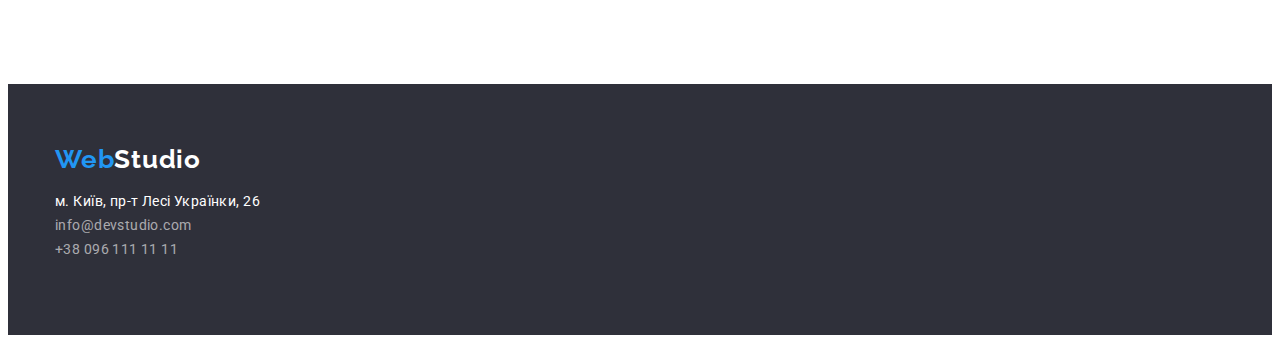
==== commit eb16c50f: "виправлення дз" ====
--- a/portfolio.html
+++ b/portfolio.html
@@ -56,165 +56,169 @@
     </header>
 
     <main>
-      <div class="container">
-        <section>
+      <section>
+        <div class="container">
           <h1 class="section-title visually-hidden">Portfolio</h1>
           <ul class="button-portfolio">
-            <div class="button-portfolio-container">
-              <li><button type="button" class="filter-button">Усі</button></li>
-              <li>
-                <button type="button" class="filter-button">Веб-сайти</button>
-              </li>
-              <li>
-                <button type="button" class="filter-button">Додатки</button>
-              </li>
-              <li>
-                <button type="button" class="filter-button">Дизайн</button>
-              </li>
-              <li>
-                <button type="button" class="filter-button">Маркетинг</button>
-              </li>
-            </div>
-          </ul>
-
-          <div class="portfolio-container">
-            <ul class="card-set">
-              <li class="portfolio-item">
-                <div class="portfolio-box">
-                  <a href="" class="portfolio">
-                    <img
-                      src="./images/img7.jpg"
-                      alt="Зображення сторінки сайту із назвою та посиланнями та трьома світлинами працівників компанії."
-                      width="370"
-                      class="portfolio-image"
-                    />
-                    <h2 class="portfolio-title">Технокряк</h2>
-                    <p class="portfolio-desc">Веб-сайт</p>
-                  </a>
-                </div>
-              </li>
-              <li class="portfolio-item">
-                <div class="portfolio-box">
-                  <a href="" class="portfolio">
-                    <img
-                      src="./images/img8.jpg"
-                      alt="Один баскетболіст у білій формі намагається відібрати м`яч у баскетболіста у фіолетовій формі."
-                      width="370"
-                      class="portfolio-image"
-                    />
-                    <h2 class="portfolio-title">
-                      Постер New Orlean vs Golden Star
-                    </h2>
-                    <p class="portfolio-desc">Дизайн</p>
-                  </a>
-                </div>
-              </li>
-              <li class="portfolio-item">
-                <div class="portfolio-box">
-                  <a href="" class="portfolio">
-                    <img
-                      src="./images/img9.jpg"
-                      alt="Фонове зображення великої риби та надпис із назвою ресторану."
-                      width="370"
-                      class="portfolio-image"
-                    />
-                    <h2 class="portfolio-title">Ресторан Seafood</h2>
-                    <p class="portfolio-desc">Додаток</p>
-                  </a>
-                </div>
-              </li>
-
-              <li class="portfolio-item">
-                <div class="portfolio-box">
-                  <a href="" class="portfolio">
-                    <img
-                      src="./images/img10.jpg"
-                      alt="Чорні бездротові вакуумні навушники."
-                      width="370"
-                      class="portfolio-image"
-                    />
-                    <h2 class="portfolio-title">Проєкт Prime</h2>
-                    <p class="portfolio-desc">Маркетинг</p>
-                  </a>
-                </div>
-              </li>
-              <li class="portfolio-item">
-                <div class="portfolio-box">
-                  <a href="" class="portfolio">
-                    <img
-                      src="./images/img11.jpg"
-                      alt="Дві коробки для пакування із логотипами."
-                      width="370"
-                      class="portfolio-image"
-                    />
-                    <h2 class="portfolio-title">Проєкт Boxes</h2>
-                    <p class="portfolio-desc">Додаток</p>
-                  </a>
-                </div>
-              </li>
-              <li class="portfolio-item">
-                <div class="portfolio-box">
-                  <a href="" class="portfolio">
-                    <img
-                      src="./images/img12.jpg"
-                      alt="Монітор комп`ютера із зображенням сторінки сайту."
-                      width="370"
-                      class="portfolio-image"
-                    />
-                    <h2 class="portfolio-title">Inspiration has no Borders</h2>
-                    <p class="portfolio-desc">Веб-сайт</p>
-                  </a>
-                </div>
-              </li>
-
-              <li class="portfolio-item">
-                <div class="portfolio-box">
-                  <a href="" class="portfolio">
-                    <img
-                      src="./images/img13.jpg"
-                      alt="Розгорнутий каталог з трьома світлинами та підписами."
-                      width="370"
-                      cclass="portfolio-image"
-                    />
-                    <h2 class="portfolio-title">Видання Limited Edition</h2>
-                    <p class="portfolio-desc">Дизайн</p>
-                  </a>
-                </div>
-              </li>
-
-              <li class="portfolio-item">
-                <div class="portfolio-box">
-                  <a href="" class="portfolio">
-                    <img
-                      src="./images/img14.jpg"
-                      alt="Етикетка із назвою бренду."
-                      width="370"
-                      class="portfolio-image"
-                    />
-                    <h2 class="portfolio-title">Проєкт LAB</h2>
-                    <p class="portfolio-desc">Маркетинг</p>
-                  </a>
-                </div>
-              </li>
-
-              <li class="portfolio-item">
-                <div class="portfolio-box">
-                  <a href="" class="portfolio">
-                    <img
-                      src="./images/img15.jpg"
-                      alt="Людські руки друкують на клавіатурі ноутбука. На екрані ноутбука сайт."
-                      width="370"
-                      class="portfolio-image"
-                    />
-                    <h2 class="portfolio-title">Growing Business</h2>
-                    <p class="portfolio-desc">Додаток</p>
-                  </a>
-                </div>
-              </li>
-            </ul>
-          </div>
-        </section>
-      </div>
+            <li><button type="button" class="filter-button">Усі</button></li>
+            <li>
+              <button type="button" class="filter-button">Веб-сайти</button>
+            </li>
+            <li>
+              <button type="button" class="filter-button">Додатки</button>
+            </li>
+            <li>
+              <button type="button" class="filter-button">Дизайн</button>
+            </li>
+            <li>
+              <button type="button" class="filter-button">Маркетинг</button>
+            </li>
+          </ul>
+        </div>
+      </section>
+
+      <section class="portfolio-container">
+        <div class="container">
+          <ul class="card-set">
+            <li class="portfolio-item">
+              <div class="portfolio-box">
+                <a href="" class="portfolio">
+                  <img
+                    src="./images/img7.jpg"
+                    alt="Зображення сторінки сайту із назвою та посиланнями та трьома світлинами працівників компанії."
+                    width="370"
+                    class="portfolio-image"
+                  />
+                  <h2 class="portfolio-title">Технокряк</h2>
+                  <p class="portfolio-desc">Веб-сайт</p>
+                </a>
+              </div>
+            </li>
+
+            <li class="portfolio-item">
+              <div class="portfolio-box">
+                <a href="" class="portfolio">
+                  <img
+                    src="./images/img8.jpg"
+                    alt="Один баскетболіст у білій формі намагається відібрати м`яч у баскетболіста у фіолетовій формі."
+                    width="370"
+                    class="portfolio-image"
+                  />
+                  <h2 class="portfolio-title">
+                    Постер New Orlean vs Golden Star
+                  </h2>
+                  <p class="portfolio-desc">Дизайн</p>
+                </a>
+              </div>
+            </li>
+
+            <li class="portfolio-item">
+              <div class="portfolio-box">
+                <a href="" class="portfolio">
+                  <img
+                    src="./images/img9.jpg"
+                    alt="Фонове зображення великої риби та надпис із назвою ресторану."
+                    width="370"
+                    class="portfolio-image"
+                  />
+                  <h2 class="portfolio-title">Ресторан Seafood</h2>
+                  <p class="portfolio-desc">Додаток</p>
+                </a>
+              </div>
+            </li>
+
+            <li class="portfolio-item">
+              <div class="portfolio-box">
+                <a href="" class="portfolio">
+                  <img
+                    src="./images/img10.jpg"
+                    alt="Чорні бездротові вакуумні навушники."
+                    width="370"
+                    class="portfolio-image"
+                  />
+                  <h2 class="portfolio-title">Проєкт Prime</h2>
+                  <p class="portfolio-desc">Маркетинг</p>
+                </a>
+              </div>
+            </li>
+
+            <li class="portfolio-item">
+              <div class="portfolio-box">
+                <a href="" class="portfolio">
+                  <img
+                    src="./images/img11.jpg"
+                    alt="Дві коробки для пакування із логотипами."
+                    width="370"
+                    class="portfolio-image"
+                  />
+                  <h2 class="portfolio-title">Проєкт Boxes</h2>
+                  <p class="portfolio-desc">Додаток</p>
+                </a>
+              </div>
+            </li>
+
+            <li class="portfolio-item">
+              <div class="portfolio-box">
+                <a href="" class="portfolio">
+                  <img
+                    src="./images/img12.jpg"
+                    alt="Монітор комп`ютера із зображенням сторінки сайту."
+                    width="370"
+                    class="portfolio-image"
+                  />
+                  <h2 class="portfolio-title">Inspiration has no Borders</h2>
+                  <p class="portfolio-desc">Веб-сайт</p>
+                </a>
+              </div>
+            </li>
+
+            <li class="portfolio-item">
+              <div class="portfolio-box">
+                <a href="" class="portfolio">
+                  <img
+                    src="./images/img13.jpg"
+                    alt="Розгорнутий каталог з трьома світлинами та підписами."
+                    width="370"
+                    cclass="portfolio-image"
+                  />
+                  <h2 class="portfolio-title">Видання Limited Edition</h2>
+                  <p class="portfolio-desc">Дизайн</p>
+                </a>
+              </div>
+            </li>
+
+            <li class="portfolio-item">
+              <div class="portfolio-box">
+                <a href="" class="portfolio">
+                  <img
+                    src="./images/img14.jpg"
+                    alt="Етикетка із назвою бренду."
+                    width="370"
+                    class="portfolio-image"
+                  />
+                  <h2 class="portfolio-title">Проєкт LAB</h2>
+                  <p class="portfolio-desc">Маркетинг</p>
+                </a>
+              </div>
+            </li>
+
+            <li class="portfolio-item">
+              <div class="portfolio-box">
+                <a href="" class="portfolio">
+                  <img
+                    src="./images/img15.jpg"
+                    alt="Людські руки друкують на клавіатурі ноутбука. На екрані ноутбука сайт."
+                    width="370"
+                    class="portfolio-image"
+                  />
+                  <h2 class="portfolio-title">Growing Business</h2>
+                  <p class="portfolio-desc">Додаток</p>
+                </a>
+              </div>
+            </li>
+          </ul>
+        </div>
+      </section>
     </main>
 
     <footer class="footer">
--- a/css/styles.css
+++ b/css/styles.css
@@ -22,7 +22,9 @@
 }
 
 .container {
-  width: 1600px;
+  width: 1200px;
+  padding: 0 15px;
+  margin: 0 auto;
 }
 
 .header {
@@ -36,8 +38,6 @@
   justify-content: space-between;
   align-items: center;
   gap: 354px;
-  padding-left: 215px;
-  padding-right: 215px;
 }
 
 .header-nav {
@@ -50,12 +50,16 @@
 .header-menu {
   display: flex;
   gap: 50px;
+  margin-top: 0;
+  margin-bottom: 0;
 }
 
 .header-contact {
   display: flex;
   align-items: center;
   gap: 40px;
+  margin-top: 0;
+  margin-bottom: 0;
 }
 
 .logo {
@@ -76,6 +80,9 @@
   line-height: 1.14;
   letter-spacing: 0.02em;
   color: var(--primary-text-color);
+  display: block;
+  padding-top: 32px;
+  padding-bottom: 32px;
 }
 
 .nav-link-active {
@@ -92,6 +99,9 @@
   line-height: 1.14;
   letter-spacing: 0.02em;
   color: var(--title-text-color);
+  padding-top: 32px;
+  padding-bottom: 32px;
+  display: block;
 }
 .contact:hover,
 .contact:focus {
@@ -100,10 +110,10 @@
 
 .main-section {
   width: 1600px;
-  height: 600px;
   margin: 0 auto;
   background-color: var(--background-color-back);
-  padding: 200px 452px;
+  padding-top: 200px;
+  padding-bottom: 200px;
 }
 
 .main-title {
@@ -115,6 +125,7 @@
   text-transform: uppercase;
   color: var(--primary-white-color);
   margin-bottom: 30px;
+  margin-top: 0;
 }
 
 .button {
@@ -131,9 +142,9 @@
   box-shadow: 0px 4px 4px rgba(0, 0, 0, 0.15);
   width: 216px;
   height: 50px;
-  left: 692px;
-  top: 430px;
-  margin-left: 248px;
+margin-right: auto;
+  margin-left: auto;
+  border: none;
 }
 
 .button:hover,
@@ -160,15 +171,19 @@
   line-height: 42px;
   text-align: center;
   letter-spacing: 0.03em;
+  margin-top: 0;
   margin-bottom: 50px;
 }
 
 .section-container {
   display: flex;
+  margin-top: 0;
+  margin-bottom: 0;
 }
 
 .caption-background-color {
   background-color: var(--back-photos-color);
+  padding: 94px 0;
 }
 
 .caption:last-child {
@@ -176,51 +191,59 @@
 }
 
 .section {
-  padding: 94px 215px;
+  padding: 94px 0;
 }
 
 .subject-container {
   display: flex;
 }
 
+.subject-title {
+  width: 270px;
+  margin-right: 30px;
+}
+
+.subject-title:last-child {
+  margin-right: 0;
+}
 .subject {
-  width: 270px;
-  height: 16px;
-  left: 215px;
-  top: 774px;
   font-weight: 700;
   line-height: 16px;
   letter-spacing: 0.03em;
   text-transform: uppercase;
-  margin-right: 30px;
+  margin-top: 0;
   margin-bottom: 10px;
 }
 
-.subject:last-child {
-  margin-right: 0;
-}
-
 .subject-text {
-  width: 270px;
-  height: 72px;
-  left: 215px;
-  top: 800px;
   font-weight: 400;
   line-height: 24px;
   letter-spacing: 0.03em;
   color: var(--title-text-color);
+  margin-top: 0;
   margin-bottom: 0;
 }
 .container-caption-title {
   display: flex;
+  margin-top: 0;
+  margin-bottom: 0;
+}
+
+.caption-title {
+  margin-right: 30px;
 }
 
 .caption-img {
-  margin-right: 30px;
-}
-
+  display: block;
+}
+
+.name-user-title {
+  padding-top: 30px;
+  padding-bottom: 30px;
+}
 .portfolio-container {
-  padding: 25px 215px 94px 215px;
+  padding-top: 25px;
+  padding-bottom: 94px;
 }
 
 .card-set {
@@ -234,11 +257,9 @@
   flex-basis: calc((100% - 60px) / 3);
 }
 
-.box-photo {
+.photo-user-title {
   width: 270px;
-  height: 368px;
-  left: 215px;
-  top: 1632px;
+
   background: var(--primary-white-color);
   box-shadow: 0px 1px 3px rgba(0, 0, 0, 0.12), 0px 1px 1px rgba(0, 0, 0, 0.14),
     0px 2px 1px rgba(0, 0, 0, 0.2);
@@ -247,7 +268,7 @@
 }
 
 .user-box-img {
-  margin-bottom: 30px;
+  margin-bottom: 0;
   background-color: var(--back-photos-color);
 }
 
@@ -256,6 +277,7 @@
   font-size: 16px;
   line-height: 19px;
   letter-spacing: 0.03em;
+  margin-top: 0;
   margin-bottom: 10px;
   text-align: center;
 }
@@ -265,27 +287,24 @@
   line-height: 19px;
   letter-spacing: 0.03em;
   color: var(--title-text-color);
+  margin-top: 0;
   margin-bottom: 0;
   text-align: center;
 }
 
 .button-portfolio {
+  display: flex;
+  justify-content: center;
   padding: 94px 515px 25px 516px;
-}
-.button-portfolio-container {
-  display: flex;
-  justify-content: center;
-}
+  margin: 0 auto;
+}
+
 .portfolio-box {
   height: 404px;
   width: 370px;
   color: var(--primary-white-color);
   border: 1px solid var(--border-box-color);
   padding-bottom: 20px;
-}
-/* виправити? */
-
-.portfolio-image {
 }
 
 .portfolio-title {
@@ -310,9 +329,8 @@
 
 .footer {
   background-color: var(--background-color-back);
-  padding: 60px 1178px 60px 215px;
-  height: 251px;
-  width: 1600px;
+  padding-top: 60px;
+  padding-bottom: 60px;
 }
 
 .logo-footer {
@@ -322,7 +340,7 @@
   line-height: 1.19;
   letter-spacing: 0.03em;
   color: var(--accent-color);
-  margin-bottom: 28px;
+  margin-bottom: 0;
 }
 
 .logo-white {
@@ -334,6 +352,7 @@
   letter-spacing: 0.03em;
   color: var(--primary-white-color);
   font-style: normal;
+  margin-top: 28px;
   margin-bottom: 12px;
 }
 
@@ -386,7 +405,8 @@
 }
 
 .button-portfolio-section {
-  padding: 50px 215px 94px 215px;
+  padding-top: 50px;
+  padding-bottom: 94px;
 }
 
 li {
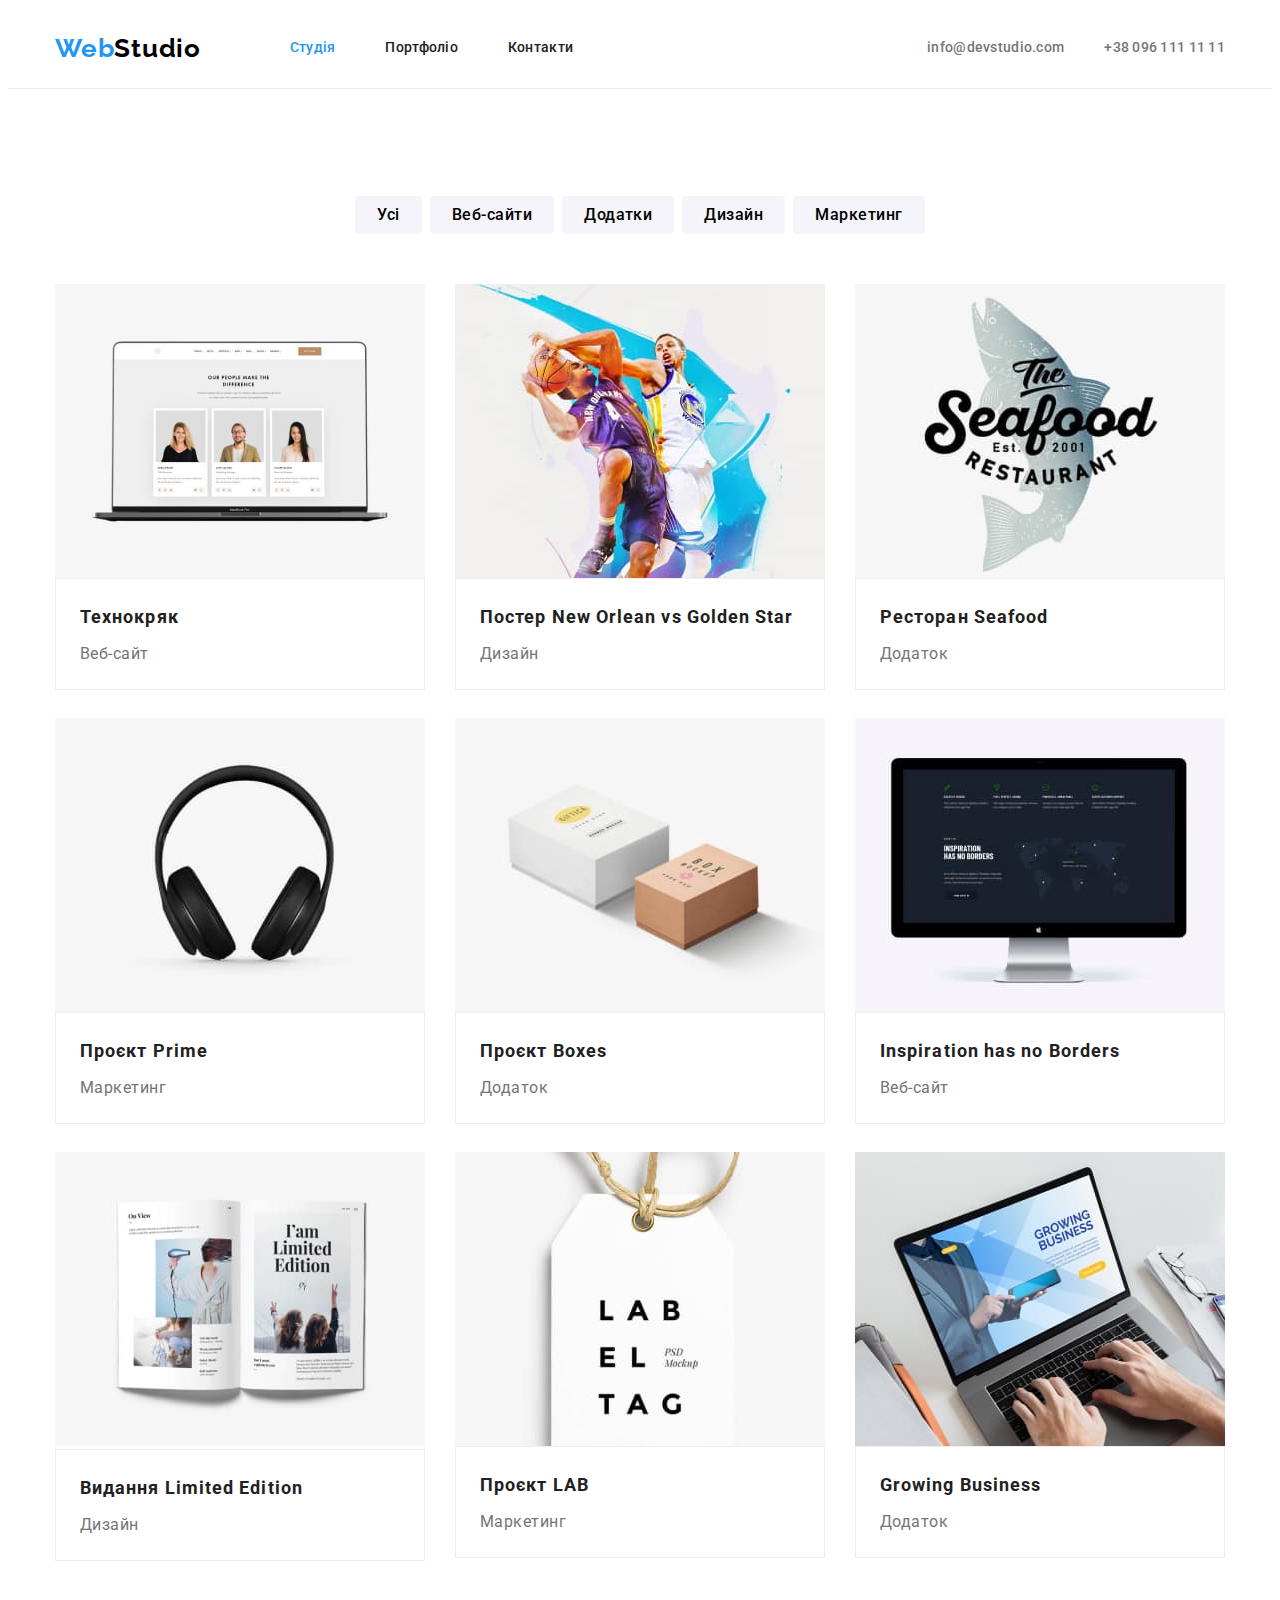
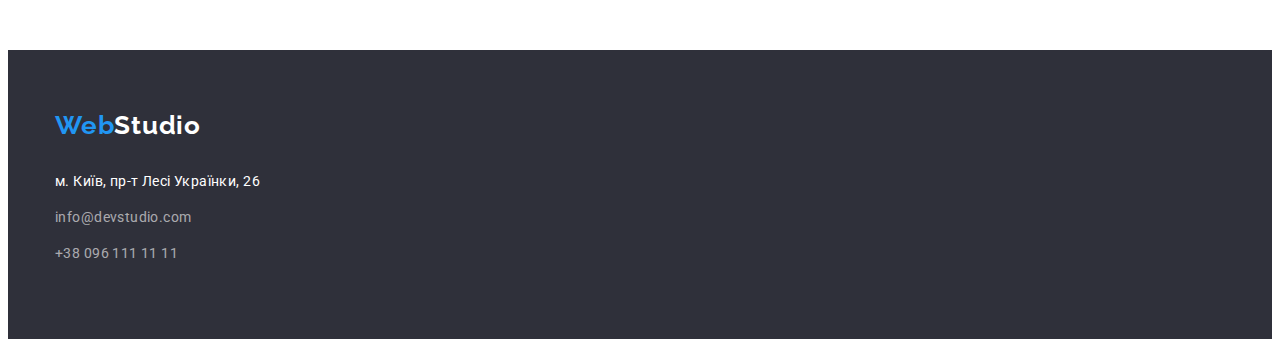
==== commit b94c2882: "дз із виправленнями" ====
--- a/portfolio.html
+++ b/portfolio.html
@@ -56,29 +56,27 @@
     </header>
 
     <main>
-      <section>
+      <section class="portfolio-container">
         <div class="container">
           <h1 class="section-title visually-hidden">Portfolio</h1>
           <ul class="button-portfolio">
-            <li><button type="button" class="filter-button">Усі</button></li>
-            <li>
+            <li class="button-portfolio-title">
+              <button type="button" class="filter-button">Усі</button>
+            </li>
+            <li class="button-portfolio-title">
               <button type="button" class="filter-button">Веб-сайти</button>
             </li>
-            <li>
+            <li class="button-portfolio-title">
               <button type="button" class="filter-button">Додатки</button>
             </li>
-            <li>
+            <li class="button-portfolio-title">
               <button type="button" class="filter-button">Дизайн</button>
             </li>
-            <li>
+            <li class="button-portfolio-title">
               <button type="button" class="filter-button">Маркетинг</button>
             </li>
           </ul>
-        </div>
-      </section>
-
-      <section class="portfolio-container">
-        <div class="container">
+
           <ul class="card-set">
             <li class="portfolio-item">
               <div class="portfolio-box">
@@ -89,8 +87,10 @@
                     width="370"
                     class="portfolio-image"
                   />
-                  <h2 class="portfolio-title">Технокряк</h2>
-                  <p class="portfolio-desc">Веб-сайт</p>
+                  <div class="portfolio-title-description">
+                    <h2 class="portfolio-title">Технокряк</h2>
+                    <p class="portfolio-desc">Веб-сайт</p>
+                  </div>
                 </a>
               </div>
             </li>
@@ -104,10 +104,12 @@
                     width="370"
                     class="portfolio-image"
                   />
-                  <h2 class="portfolio-title">
-                    Постер New Orlean vs Golden Star
-                  </h2>
-                  <p class="portfolio-desc">Дизайн</p>
+                  <div class="portfolio-title-description">
+                    <h2 class="portfolio-title">
+                      Постер New Orlean vs Golden Star
+                    </h2>
+                    <p class="portfolio-desc">Дизайн</p>
+                  </div>
                 </a>
               </div>
             </li>
@@ -121,8 +123,10 @@
                     width="370"
                     class="portfolio-image"
                   />
-                  <h2 class="portfolio-title">Ресторан Seafood</h2>
-                  <p class="portfolio-desc">Додаток</p>
+                  <div class="portfolio-title-description">
+                    <h2 class="portfolio-title">Ресторан Seafood</h2>
+                    <p class="portfolio-desc">Додаток</p>
+                  </div>
                 </a>
               </div>
             </li>
@@ -136,8 +140,10 @@
                     width="370"
                     class="portfolio-image"
                   />
-                  <h2 class="portfolio-title">Проєкт Prime</h2>
-                  <p class="portfolio-desc">Маркетинг</p>
+                  <div class="portfolio-title-description">
+                    <h2 class="portfolio-title">Проєкт Prime</h2>
+                    <p class="portfolio-desc">Маркетинг</p>
+                  </div>
                 </a>
               </div>
             </li>
@@ -151,8 +157,10 @@
                     width="370"
                     class="portfolio-image"
                   />
-                  <h2 class="portfolio-title">Проєкт Boxes</h2>
-                  <p class="portfolio-desc">Додаток</p>
+                  <div class="portfolio-title-description">
+                    <h2 class="portfolio-title">Проєкт Boxes</h2>
+                    <p class="portfolio-desc">Додаток</p>
+                  </div>
                 </a>
               </div>
             </li>
@@ -166,8 +174,10 @@
                     width="370"
                     class="portfolio-image"
                   />
-                  <h2 class="portfolio-title">Inspiration has no Borders</h2>
-                  <p class="portfolio-desc">Веб-сайт</p>
+                  <div class="portfolio-title-description">
+                    <h2 class="portfolio-title">Inspiration has no Borders</h2>
+                    <p class="portfolio-desc">Веб-сайт</p>
+                  </div>
                 </a>
               </div>
             </li>
@@ -181,8 +191,10 @@
                     width="370"
                     cclass="portfolio-image"
                   />
-                  <h2 class="portfolio-title">Видання Limited Edition</h2>
-                  <p class="portfolio-desc">Дизайн</p>
+                  <div class="portfolio-title-description">
+                    <h2 class="portfolio-title">Видання Limited Edition</h2>
+                    <p class="portfolio-desc">Дизайн</p>
+                  </div>
                 </a>
               </div>
             </li>
@@ -196,8 +208,10 @@
                     width="370"
                     class="portfolio-image"
                   />
-                  <h2 class="portfolio-title">Проєкт LAB</h2>
-                  <p class="portfolio-desc">Маркетинг</p>
+                  <div class="portfolio-title-description">
+                    <h2 class="portfolio-title">Проєкт LAB</h2>
+                    <p class="portfolio-desc">Маркетинг</p>
+                  </div>
                 </a>
               </div>
             </li>
@@ -211,8 +225,10 @@
                     width="370"
                     class="portfolio-image"
                   />
-                  <h2 class="portfolio-title">Growing Business</h2>
-                  <p class="portfolio-desc">Додаток</p>
+                  <div class="portfolio-title-description">
+                    <h2 class="portfolio-title">Growing Business</h2>
+                    <p class="portfolio-desc">Додаток</p>
+                  </div>
                 </a>
               </div>
             </li>
@@ -220,7 +236,6 @@
         </div>
       </section>
     </main>
-
     <footer class="footer">
       <div class="container">
         <a href="./index.html" class="logo-footer"
@@ -228,7 +243,7 @@
         >
         <address>
           <ul>
-            <li>
+            <li class="footer-links">
               <a
                 href="https://goo.gl/maps/CPtrU1FHBa2aNyZL9"
                 target="_blank"
@@ -237,12 +252,12 @@
                 >м. Київ, пр-т Лесі Українки, 26</a
               >
             </li>
-            <li>
+            <li class="footer-links">
               <a href="mailto:info@devstudio.com" class="adress-link"
                 >info@devstudio.com</a
               >
             </li>
-            <li>
+            <li class="footer-links">
               <a href="tel:+380961111111" class="telephon-link"
                 >+38 096 111 11 11</a
               >
--- a/css/styles.css
+++ b/css/styles.css
@@ -124,8 +124,8 @@
   letter-spacing: 0.06em;
   text-transform: uppercase;
   color: var(--primary-white-color);
-  margin-bottom: 30px;
-  margin-top: 0;
+  margin: 0 auto 30px auto;
+  width: 696px;
 }
 
 .button {
@@ -142,9 +142,10 @@
   box-shadow: 0px 4px 4px rgba(0, 0, 0, 0.15);
   width: 216px;
   height: 50px;
-margin-right: auto;
+  margin-right: auto;
   margin-left: auto;
   border: none;
+  display: block;
 }
 
 .button:hover,
@@ -171,6 +172,7 @@
   line-height: 42px;
   text-align: center;
   letter-spacing: 0.03em;
+  padding-top: 0;
   margin-top: 0;
   margin-bottom: 50px;
 }
@@ -196,6 +198,8 @@
 
 .subject-container {
   display: flex;
+  margin-top: 0;
+  margin-bottom: 0;
 }
 
 .subject-title {
@@ -210,6 +214,7 @@
   font-weight: 700;
   line-height: 16px;
   letter-spacing: 0.03em;
+  font-size: 14px;
   text-transform: uppercase;
   margin-top: 0;
   margin-bottom: 10px;
@@ -233,6 +238,9 @@
   margin-right: 30px;
 }
 
+.caption-title:last-child {
+  margin-right: 0;
+}
 .caption-img {
   display: block;
 }
@@ -242,7 +250,7 @@
   padding-bottom: 30px;
 }
 .portfolio-container {
-  padding-top: 25px;
+  padding-top: 94px;
   padding-bottom: 94px;
 }
 
@@ -251,6 +259,8 @@
   flex-wrap: wrap;
   gap: 30px;
   list-style: none;
+  margin-top: 0;
+  margin-bottom: 0;
 }
 
 .portfolio-item {
@@ -259,7 +269,6 @@
 
 .photo-user-title {
   width: 270px;
-
   background: var(--primary-white-color);
   box-shadow: 0px 1px 3px rgba(0, 0, 0, 0.12), 0px 1px 1px rgba(0, 0, 0, 0.14),
     0px 2px 1px rgba(0, 0, 0, 0.2);
@@ -267,6 +276,10 @@
   margin-right: 30px;
 }
 
+.photo-user-title:last-child {
+  margin-right: 0;
+}
+
 .user-box-img {
   margin-bottom: 0;
   background-color: var(--back-photos-color);
@@ -292,28 +305,42 @@
   text-align: center;
 }
 
+.button-portfolio-title {
+  margin-right: 8px;
+}
+
+.button-portfolio-title:last-child {
+  margin-right: 0;
+}
 .button-portfolio {
   display: flex;
   justify-content: center;
-  padding: 94px 515px 25px 516px;
-  margin: 0 auto;
-}
-
+  margin-bottom: 50px;
+}
+
+.portfolio-image {
+  display: block;
+}
 .portfolio-box {
   height: 404px;
   width: 370px;
   color: var(--primary-white-color);
+
+  padding-bottom: 0;
+}
+
+.portfolio-title-description {
+  padding: 20px 24px;
   border: 1px solid var(--border-box-color);
-  padding-bottom: 20px;
-}
-
+}
 .portfolio-title {
   font-weight: 700;
   font-size: 18px;
   line-height: 36px;
   letter-spacing: 0.06em;
   color: var(--primary-text-color);
-  margin-left: 24px;
+  margin-top: 0;
+  margin-bottom: 4px;
 }
 
 .portfolio-desc {
@@ -324,7 +351,8 @@
   letter-spacing: 0.03em;
 
   color: var(--title-text-color);
-  margin-left: 24px;
+  margin-top: 0;
+  margin-bottom: 0;
 }
 
 .footer {
@@ -340,6 +368,7 @@
   line-height: 1.19;
   letter-spacing: 0.03em;
   color: var(--accent-color);
+  margin-top: 0;
   margin-bottom: 0;
 }
 
@@ -347,13 +376,22 @@
   color: var(--primary-white-color);
 }
 
+.footer-links {
+  margin-top: 0;
+  margin-bottom: 12px;
+}
+.footer-links:last-child {
+  margin-bottom: 0;
+}
+
+.footer-links:first-child {
+  margin-top: 28px;
+}
 .maps {
   line-height: 24px;
   letter-spacing: 0.03em;
   color: var(--primary-white-color);
   font-style: normal;
-  margin-top: 28px;
-  margin-bottom: 12px;
 }
 
 .maps:hover,
@@ -365,7 +403,6 @@
   letter-spacing: 0.03em;
   font-style: normal;
   color: rgba(255, 255, 255, 0.6);
-  margin-bottom: 12px;
 }
 
 .adress-link:hover,
@@ -378,7 +415,6 @@
   letter-spacing: 0.03em;
   font-style: normal;
   color: rgba(255, 255, 255, 0.6);
-  margin-bottom: 0;
 }
 
 .telephon-link:hover,
@@ -395,7 +431,8 @@
   background: var(--back-photos-color);
   border-radius: 4px;
   cursor: pointer;
-  margin-right: 8px;
+  padding: 6px 22px;
+  border: none;
 }
 
 .filter-button:hover,
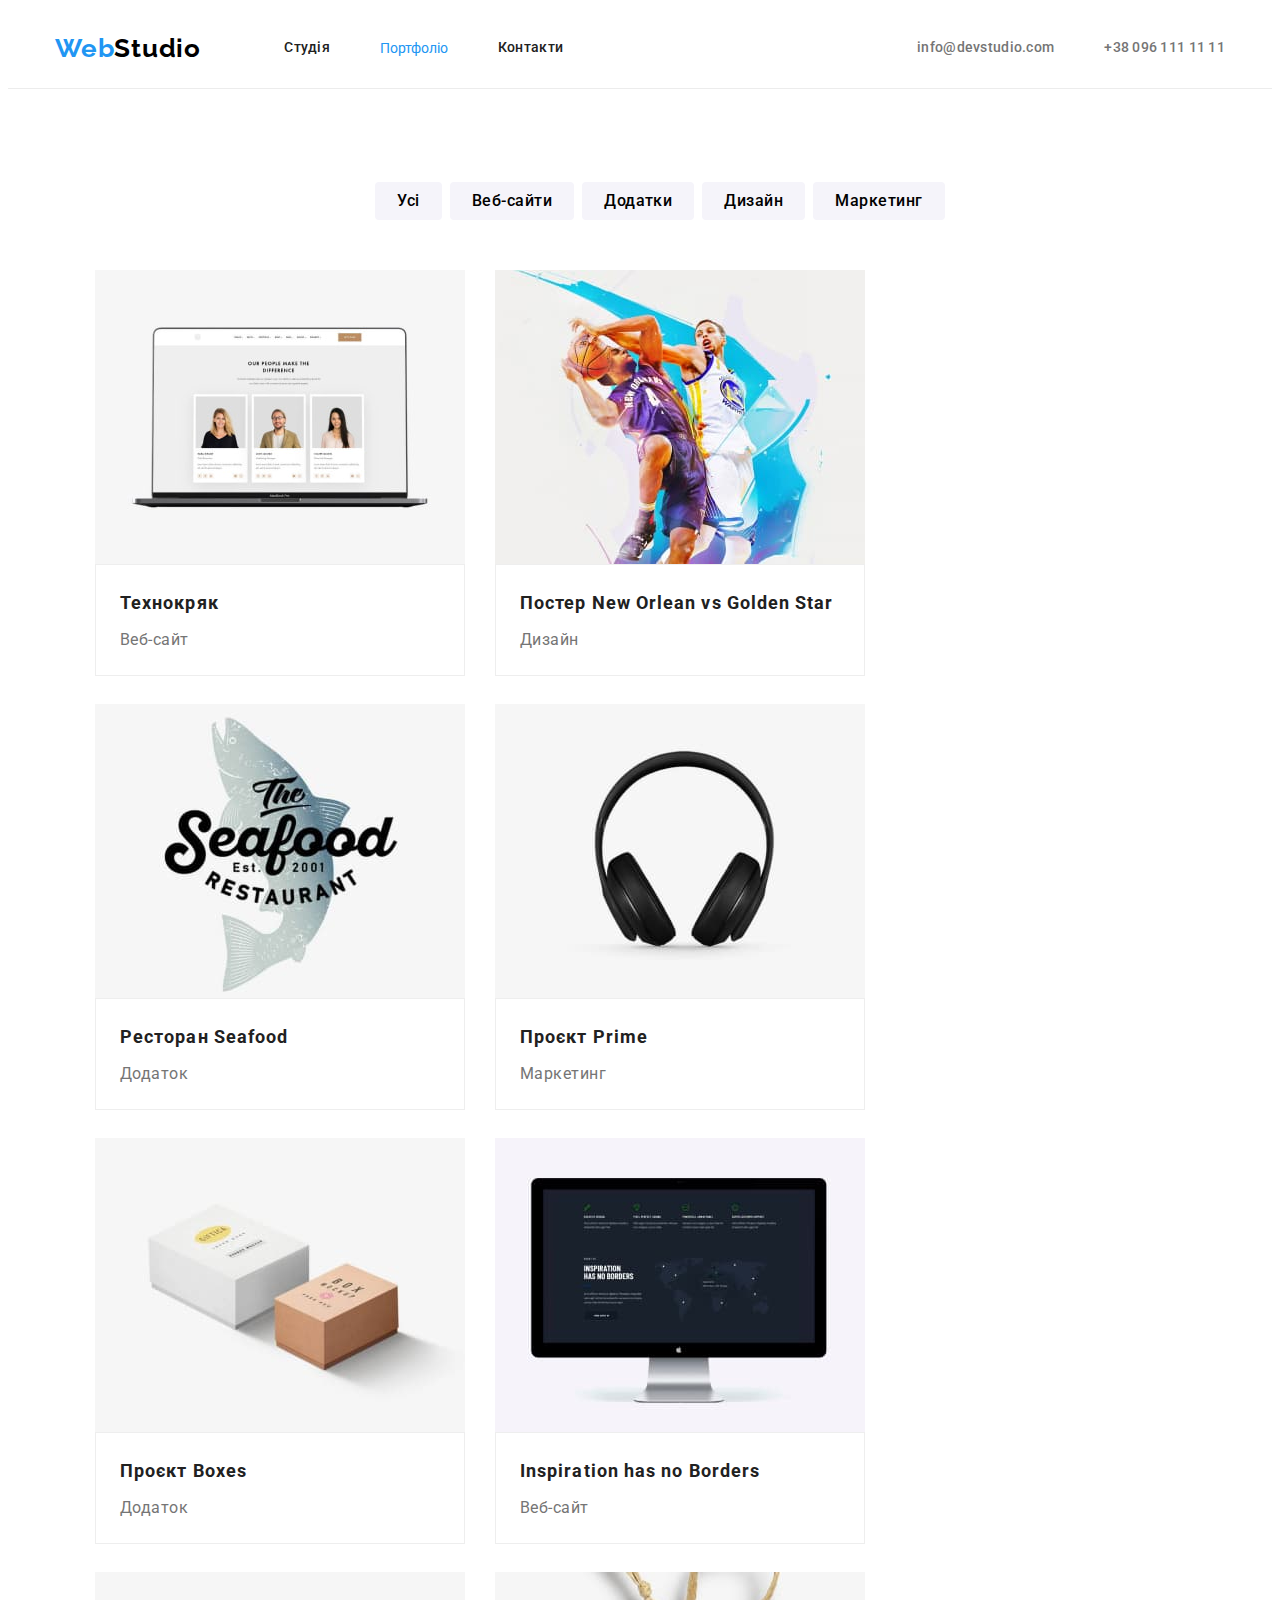
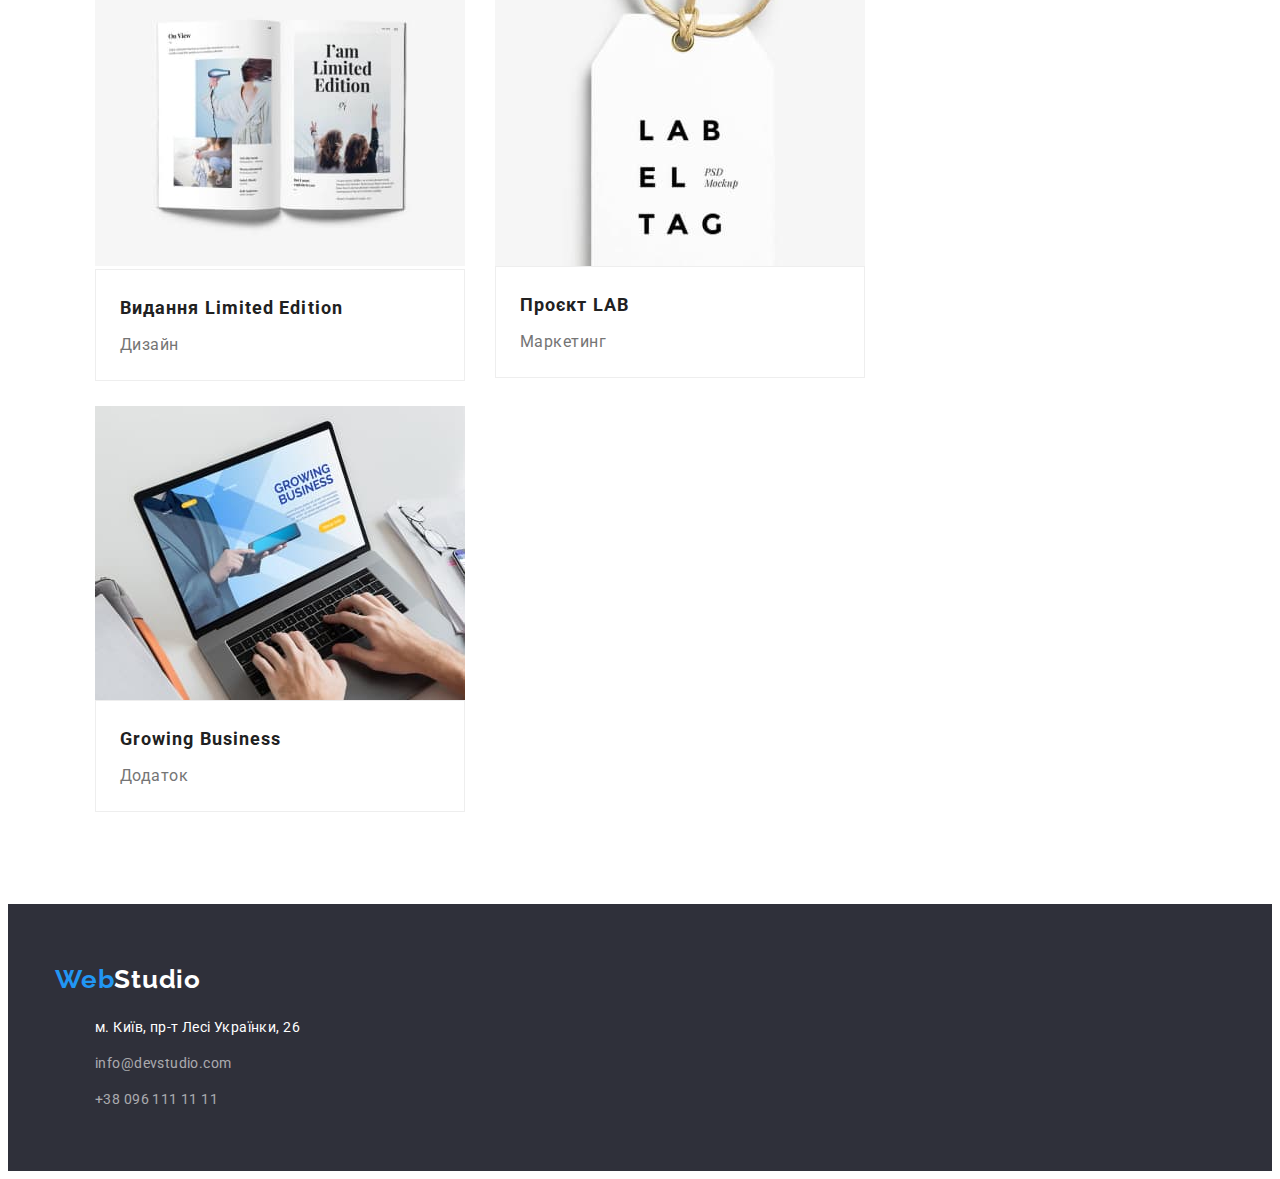
==== commit 5ac8dd95: "виправлення" ====
--- a/portfolio.html
+++ b/portfolio.html
@@ -31,30 +31,27 @@
             >
             <ul class="header-menu">
               <li>
-                <a href="./index.html" class="nav-link"
-                  ><span class="nav-link-active">Студія</span></a
-                >
+                <a href="./index.html" class="nav-link">Студія</a>
               </li>
               <li>
-                <a href="./portfolio.html" class="nav-link">Портфоліо</a>
+                <a href="./portfolio.html" class="nav-link-active">Портфоліо</a>
               </li>
               <li><a href="" class="nav-link">Контакти</a></li>
             </ul>
           </nav>
           <ul class="header-contact">
-            <li>
+            <li class="header-contact-title">
               <a href="mailto:info@devstudio.com" class="contact"
                 >info@devstudio.com</a
               >
             </li>
-            <li>
+            <li class="header-contact-title">
               <a href="tel:+380961111111" class="contact">+38 096 111 11 11</a>
             </li>
           </ul>
         </div>
       </div>
     </header>
-
     <main>
       <section class="portfolio-container">
         <div class="container">
@@ -241,7 +238,7 @@
         <a href="./index.html" class="logo-footer"
           >Web<span class="logo-white">Studio</span></a
         >
-        <address>
+        <address class="footer-adress-title">
           <ul>
             <li class="footer-links">
               <a
--- a/css/styles.css
+++ b/css/styles.css
@@ -31,6 +31,8 @@
   align-items: center;
   justify-content: space-between;
   border-bottom: 1px solid var(--border-color-header);
+  
+ 
 }
 
 .header-container {
@@ -38,6 +40,9 @@
   justify-content: space-between;
   align-items: center;
   gap: 354px;
+  padding-left: 0;
+  padding-right: 0;
+  margin: 0;
 }
 
 .header-nav {
@@ -45,21 +50,39 @@
   justify-content: space-between;
   flex-grow: 1;
   align-items: center;
+
+}
+
+.header-menu-title {
+    margin-top: 0;
+  margin-bottom: 0;
+
 }
 
 .header-menu {
   display: flex;
   gap: 50px;
-  margin-top: 0;
-  margin-bottom: 0;
+  align-items: center;
+
 }
 
 .header-contact {
   display: flex;
   align-items: center;
-  gap: 40px;
-  margin-top: 0;
-  margin-bottom: 0;
+  padding-left: 0;
+
+}
+
+.header-contact-title {
+  margin-top: 0;
+  margin-right: 50px;
+  margin-bottom: 0;
+  margin-left: 0;
+
+}
+
+.header-contact-title:last-child {
+  margin-right: 0;
 }
 
 .logo {
@@ -69,6 +92,9 @@
   line-height: 1.19;
   letter-spacing: 0.03em;
   color: var(--accent-color);
+  margin: 0;
+  padding-left: 0;
+  
 }
 
 .logo-black {
@@ -99,9 +125,10 @@
   line-height: 1.14;
   letter-spacing: 0.02em;
   color: var(--title-text-color);
-  padding-top: 32px;
-  padding-bottom: 32px;
+  padding: 32px 0;
   display: block;
+
+
 }
 .contact:hover,
 .contact:focus {
@@ -193,7 +220,12 @@
 }
 
 .section {
-  padding: 94px 0;
+padding: 94px 0;
+}
+
+.section-caption {
+padding-top: 0;
+padding-bottom: 94px;
 }
 
 .subject-container {
@@ -357,8 +389,9 @@
 
 .footer {
   background-color: var(--background-color-back);
-  padding-top: 60px;
-  padding-bottom: 60px;
+  padding: 60px 0;
+
+  
 }
 
 .logo-footer {
@@ -368,12 +401,12 @@
   line-height: 1.19;
   letter-spacing: 0.03em;
   color: var(--accent-color);
-  margin-top: 0;
-  margin-bottom: 0;
+margin: 0;
 }
 
 .logo-white {
   color: var(--primary-white-color);
+
 }
 
 .footer-links {
@@ -384,8 +417,8 @@
   margin-bottom: 0;
 }
 
-.footer-links:first-child {
-  margin-top: 28px;
+.footer-adress-title {
+  margin-top: 20px;
 }
 .maps {
   line-height: 24px;
@@ -451,8 +484,8 @@
 }
 
 ul {
-  margin-left: 0;
-  padding-left: 0;
+  margin: 0;
+
 }
 
 a {
